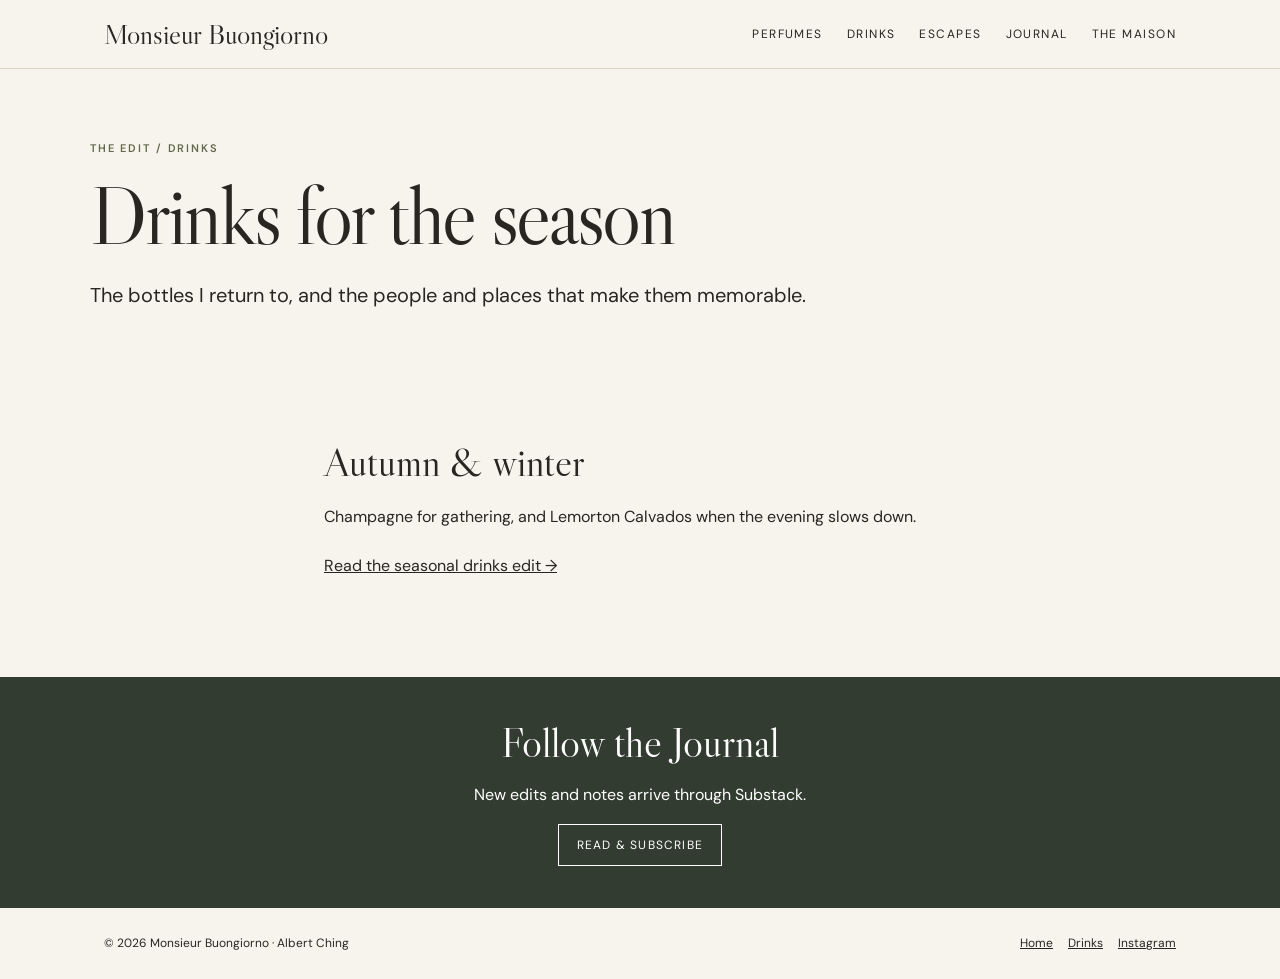
==== drinks/index.html @ aa7bc0f8 "Update favicon to green MB logo" ====
<!doctype html><html lang="en"><head><meta charset="utf-8"><meta name="viewport" content="width=device-width,initial-scale=1"><title>Drinks for the Season | Monsieur Buongiorno</title><meta name="description" content="Albert Ching’s seasonal drinks edits, from Champagne to Calvados."><link rel="canonical" href="https://monsieurbuongiorno.com/drinks/"><meta property="og:type" content="website"><meta property="og:title" content="Drinks for the Season | Monsieur Buongiorno"><meta property="og:description" content="Albert Ching’s seasonal drinks edits, from Champagne to Calvados."><meta property="og:url" content="https://monsieurbuongiorno.com/drinks/"><meta property="og:image" content="https://monsieurbuongiorno.com/assets/slow-soiree-champagne.jpg"><script type="application/ld+json">{"@context": "https://schema.org", "@type": "CollectionPage", "name": "Drinks for the Season", "description": "Albert Ching’s seasonal drinks edits, from Champagne to Calvados.", "url": "https://monsieurbuongiorno.com/drinks/", "author": {"@type": "Person", "name": "Albert Ching", "url": "https://monsieurbuongiorno.com/"}}</script><style>
@import url('https://fonts.googleapis.com/css2?family=DM+Sans:wght@400;500;600&family=Libre+Caslon+Display&display=swap');
:root{--ink:#292621;--paper:#f7f4ed;--line:#d9d1c4;--olive:#626a4d;--dark:#333c31}*{box-sizing:border-box}body{margin:0;background:var(--paper);color:var(--ink);font:16px/1.7 'DM Sans',sans-serif}a{color:inherit}a:hover{text-decoration-thickness:2px}header{border-bottom:1px solid var(--line);background:var(--paper)}.nav{max-width:1200px;margin:auto;padding:20px 5%;display:flex;align-items:center;gap:28px}.wordmark{font:28px/1 'Libre Caslon Display',Georgia,serif;text-decoration:none;white-space:nowrap}.links{display:flex;gap:24px;margin-left:auto;font-size:12px;letter-spacing:.12em;text-transform:uppercase}.links a{text-decoration:none}.wrap{max-width:1100px;margin:auto;padding:0 5%}.eyebrow{color:var(--olive);text-transform:uppercase;letter-spacing:.17em;font-size:11px;font-weight:600}.hero{padding:70px 0 45px}.hero h1{font:clamp(47px,7vw,82px)/.97 'Libre Caslon Display',Georgia,serif;letter-spacing:-.035em;margin:18px 0 25px;max-width:850px}.dek{font-size:20px;max-width:730px;line-height:1.55}.byline{font-size:13px;color:#5d5a51}.lead-photo{margin:25px 0 55px;display:grid;grid-template-columns:minmax(0,500px) 1fr;gap:36px;align-items:end}.lead-photo img{width:100%;height:auto;display:block}.lead-photo figcaption{font-size:13px;color:#5d5a51;max-width:280px}.article{max-width:760px;margin:auto;padding:0 5% 75px}.article h2{font:40px/1.05 'Libre Caslon Display',Georgia,serif;margin:65px 0 20px}.article h3{font:28px/1.12 'Libre Caslon Display',Georgia,serif;margin:0 0 12px}.article p{margin:0 0 22px}.season-nav,.shelf{border-top:1px solid var(--line);border-bottom:1px solid var(--line);padding:20px 0;margin:40px 0;display:flex;flex-wrap:wrap;gap:20px}.season-nav a,.card a{color:var(--olive);font-size:13px;font-weight:600}.pick{border-top:1px solid var(--line);padding:28px 0 12px}.pick .brand{font-size:11px;letter-spacing:.14em;text-transform:uppercase;color:var(--olive);font-weight:600}.pick a{display:inline-block;margin:0 0 16px;color:var(--olive);font-size:13px;font-weight:600}.note{font-size:13px;color:#5d5a51}.cta{background:var(--dark);color:#fff;padding:42px 5%;text-align:center}.cta h2{font:42px/1.1 'Libre Caslon Display',Georgia,serif;margin:0 0 15px}.cta a{display:inline-block;border:1px solid #fff;text-decoration:none;padding:10px 18px;font-size:12px;letter-spacing:.1em;text-transform:uppercase}footer{max-width:1200px;margin:auto;padding:25px 5%;font-size:12px;display:flex;justify-content:space-between;gap:18px}footer a{margin-left:15px}@media(max-width:700px){.nav{flex-wrap:wrap}.links{width:100%;margin:0;gap:15px}.hero{padding-top:45px}.lead-photo{grid-template-columns:1fr;margin:20px 0 35px}.article h2{font-size:35px}footer{display:block}footer a{margin:0 15px 0 0}}
</style><link rel="icon" href="/assets/favicon.png?v=20261124" type="image/png"><link rel="icon" href="/assets/favicon.ico?v=20261124" sizes="any"><link rel="apple-touch-icon" href="/assets/apple-touch-icon.png?v=20261124"><script>!function(t,e){var o,n,p,r;e.__SV||(window.posthog=e,e._i=[],e.init=function(i,s,a){function g(t,e){var o=e.split(".");2==o.length&&(t=t[o[0]],e=o[1]),t[e]=function(){t.push([e].concat(Array.prototype.slice.call(arguments,0)))}}(p=t.createElement("script")).type="text/javascript",p.crossOrigin="anonymous",p.async=!0,p.src=s.api_host.replace(".i.posthog.com","-assets.i.posthog.com")+"/static/array.js",(r=t.getElementsByTagName("script")[0]).parentNode.insertBefore(p,r);var u=e;for(void 0!==a?u=e[a]=[]:a="posthog",u.people=u.people||[],u.toString=function(t){var e="posthog";return"posthog"!==a&&(e+="."+a),t||(e+=" (stub)"),e},u.people.toString=function(){return u.toString(1)+".people (stub)"},o="init capture register register_once unregister unregister_for_session unregister_for_session getFeatureFlag getFeatureFlagPayload isFeatureEnabled reloadFeatureFlags updateEarlyAccessFeatureEnrollment getEarlyAccessFeatures on onFeatureFlags onSessionId getSurveys getActiveMatchingSurveys renderSurvey canRender get_distinct_id get_session_id opt_in_capturing opt_out_capturing has_opted_in_capturing has_opted_out_capturing".split(" "),n=0;n<o.length;n++)g(u,o[n]);e._i.push([i,s,a])},e.__SV=1)}(document,window.posthog||[]);posthog.init('phc_uu5TSxzBv7hr99KFHv97oArM2oFrDekxDJQEmMLBhRXt',{api_host:'https://us.i.posthog.com',person_profiles:'identified_only',capture_pageview:true,autocapture:false,disable_session_recording:true});posthog.register({site:'monsieurbuongiorno.com'});if(location.hostname==='localhost'||location.hostname==='127.0.0.1')posthog.opt_out_capturing();document.addEventListener('click',function(e){var a=e.target.closest('a[href^="https://go.shopmy.us/"]');if(a)posthog.capture('shopmy_link_clicked',{site:'monsieurbuongiorno.com',article:location.pathname,link:a.href})});</script></head><body><header><nav class="nav" aria-label="Main navigation"><a class="wordmark" href="/">Monsieur Buongiorno</a><div class="links"><a href="/perfumes/">Perfumes</a><a href="/drinks/">Drinks</a><a href="/escapes/">Escapes</a><a href="https://monsieurbuongiorno.substack.com/">Journal</a><a href="https://maisonbuongiorno.com/">The Maison</a></div></nav></header><main><section class="wrap hero"><div class="eyebrow">The Edit / Drinks</div><h1>Drinks for the season</h1><p class="dek">The bottles I return to, and the people and places that make them memorable.</p></section><section class="article"><h2>Autumn &amp; winter</h2><p>Champagne for gathering, and Lemorton Calvados when the evening slows down.</p><p><a href="/drinks/cold-season/">Read the seasonal drinks edit →</a></p></section></main><aside class="cta"><h2>Follow the Journal</h2><p>New edits and notes arrive through Substack.</p><a href="https://monsieurbuongiorno.substack.com/">Read &amp; subscribe</a></aside><footer><span>© 2026 Monsieur Buongiorno · Albert Ching</span><div><a href="/">Home</a><a href="/drinks/">Drinks</a><a href="https://www.instagram.com/monsieurbuongiorno/">Instagram</a></div></footer></body></html>
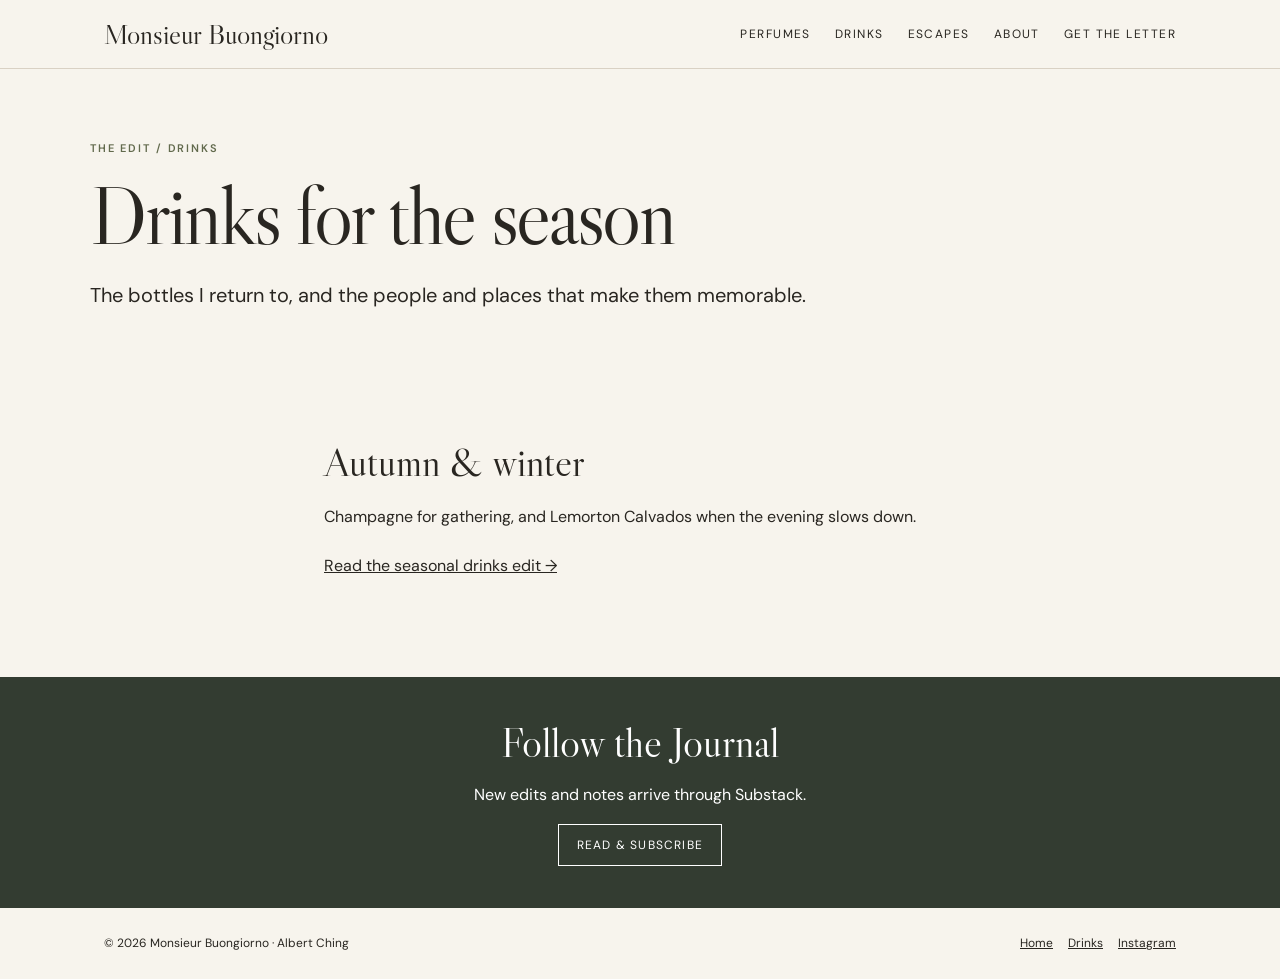
==== commit c56db01f: "Refine homepage and embed newsletter signup" ====
--- a/drinks/index.html
+++ b/drinks/index.html
@@ -1,4 +1,5 @@
 <!doctype html><html lang="en"><head><meta charset="utf-8"><meta name="viewport" content="width=device-width,initial-scale=1"><title>Drinks for the Season | Monsieur Buongiorno</title><meta name="description" content="Albert Ching’s seasonal drinks edits, from Champagne to Calvados."><link rel="canonical" href="https://monsieurbuongiorno.com/drinks/"><meta property="og:type" content="website"><meta property="og:title" content="Drinks for the Season | Monsieur Buongiorno"><meta property="og:description" content="Albert Ching’s seasonal drinks edits, from Champagne to Calvados."><meta property="og:url" content="https://monsieurbuongiorno.com/drinks/"><meta property="og:image" content="https://monsieurbuongiorno.com/assets/slow-soiree-champagne.jpg"><script type="application/ld+json">{"@context": "https://schema.org", "@type": "CollectionPage", "name": "Drinks for the Season", "description": "Albert Ching’s seasonal drinks edits, from Champagne to Calvados.", "url": "https://monsieurbuongiorno.com/drinks/", "author": {"@type": "Person", "name": "Albert Ching", "url": "https://monsieurbuongiorno.com/"}}</script><style>
 @import url('https://fonts.googleapis.com/css2?family=DM+Sans:wght@400;500;600&family=Libre+Caslon+Display&display=swap');
 :root{--ink:#292621;--paper:#f7f4ed;--line:#d9d1c4;--olive:#626a4d;--dark:#333c31}*{box-sizing:border-box}body{margin:0;background:var(--paper);color:var(--ink);font:16px/1.7 'DM Sans',sans-serif}a{color:inherit}a:hover{text-decoration-thickness:2px}header{border-bottom:1px solid var(--line);background:var(--paper)}.nav{max-width:1200px;margin:auto;padding:20px 5%;display:flex;align-items:center;gap:28px}.wordmark{font:28px/1 'Libre Caslon Display',Georgia,serif;text-decoration:none;white-space:nowrap}.links{display:flex;gap:24px;margin-left:auto;font-size:12px;letter-spacing:.12em;text-transform:uppercase}.links a{text-decoration:none}.wrap{max-width:1100px;margin:auto;padding:0 5%}.eyebrow{color:var(--olive);text-transform:uppercase;letter-spacing:.17em;font-size:11px;font-weight:600}.hero{padding:70px 0 45px}.hero h1{font:clamp(47px,7vw,82px)/.97 'Libre Caslon Display',Georgia,serif;letter-spacing:-.035em;margin:18px 0 25px;max-width:850px}.dek{font-size:20px;max-width:730px;line-height:1.55}.byline{font-size:13px;color:#5d5a51}.lead-photo{margin:25px 0 55px;display:grid;grid-template-columns:minmax(0,500px) 1fr;gap:36px;align-items:end}.lead-photo img{width:100%;height:auto;display:block}.lead-photo figcaption{font-size:13px;color:#5d5a51;max-width:280px}.article{max-width:760px;margin:auto;padding:0 5% 75px}.article h2{font:40px/1.05 'Libre Caslon Display',Georgia,serif;margin:65px 0 20px}.article h3{font:28px/1.12 'Libre Caslon Display',Georgia,serif;margin:0 0 12px}.article p{margin:0 0 22px}.season-nav,.shelf{border-top:1px solid var(--line);border-bottom:1px solid var(--line);padding:20px 0;margin:40px 0;display:flex;flex-wrap:wrap;gap:20px}.season-nav a,.card a{color:var(--olive);font-size:13px;font-weight:600}.pick{border-top:1px solid var(--line);padding:28px 0 12px}.pick .brand{font-size:11px;letter-spacing:.14em;text-transform:uppercase;color:var(--olive);font-weight:600}.pick a{display:inline-block;margin:0 0 16px;color:var(--olive);font-size:13px;font-weight:600}.note{font-size:13px;color:#5d5a51}.cta{background:var(--dark);color:#fff;padding:42px 5%;text-align:center}.cta h2{font:42px/1.1 'Libre Caslon Display',Georgia,serif;margin:0 0 15px}.cta a{display:inline-block;border:1px solid #fff;text-decoration:none;padding:10px 18px;font-size:12px;letter-spacing:.1em;text-transform:uppercase}footer{max-width:1200px;margin:auto;padding:25px 5%;font-size:12px;display:flex;justify-content:space-between;gap:18px}footer a{margin-left:15px}@media(max-width:700px){.nav{flex-wrap:wrap}.links{width:100%;margin:0;gap:15px}.hero{padding-top:45px}.lead-photo{grid-template-columns:1fr;margin:20px 0 35px}.article h2{font-size:35px}footer{display:block}footer a{margin:0 15px 0 0}}
-</style><link rel="icon" href="/assets/favicon.png?v=20261124" type="image/png"><link rel="icon" href="/assets/favicon.ico?v=20261124" sizes="any"><link rel="apple-touch-icon" href="/assets/apple-touch-icon.png?v=20261124"><script>!function(t,e){var o,n,p,r;e.__SV||(window.posthog=e,e._i=[],e.init=function(i,s,a){function g(t,e){var o=e.split(".");2==o.length&&(t=t[o[0]],e=o[1]),t[e]=function(){t.push([e].concat(Array.prototype.slice.call(arguments,0)))}}(p=t.createElement("script")).type="text/javascript",p.crossOrigin="anonymous",p.async=!0,p.src=s.api_host.replace(".i.posthog.com","-assets.i.posthog.com")+"/static/array.js",(r=t.getElementsByTagName("script")[0]).parentNode.insertBefore(p,r);var u=e;for(void 0!==a?u=e[a]=[]:a="posthog",u.people=u.people||[],u.toString=function(t){var e="posthog";return"posthog"!==a&&(e+="."+a),t||(e+=" (stub)"),e},u.people.toString=function(){return u.toString(1)+".people (stub)"},o="init capture register register_once unregister unregister_for_session unregister_for_session getFeatureFlag getFeatureFlagPayload isFeatureEnabled reloadFeatureFlags updateEarlyAccessFeatureEnrollment getEarlyAccessFeatures on onFeatureFlags onSessionId getSurveys getActiveMatchingSurveys renderSurvey canRender get_distinct_id get_session_id opt_in_capturing opt_out_capturing has_opted_in_capturing has_opted_out_capturing".split(" "),n=0;n<o.length;n++)g(u,o[n]);e._i.push([i,s,a])},e.__SV=1)}(document,window.posthog||[]);posthog.init('phc_uu5TSxzBv7hr99KFHv97oArM2oFrDekxDJQEmMLBhRXt',{api_host:'https://us.i.posthog.com',person_profiles:'identified_only',capture_pageview:true,autocapture:false,disable_session_recording:true});posthog.register({site:'monsieurbuongiorno.com'});if(location.hostname==='localhost'||location.hostname==='127.0.0.1')posthog.opt_out_capturing();document.addEventListener('click',function(e){var a=e.target.closest('a[href^="https://go.shopmy.us/"]');if(a)posthog.capture('shopmy_link_clicked',{site:'monsieurbuongiorno.com',article:location.pathname,link:a.href})});</script></head><body><header><nav class="nav" aria-label="Main navigation"><a class="wordmark" href="/">Monsieur Buongiorno</a><div class="links"><a href="/perfumes/">Perfumes</a><a href="/drinks/">Drinks</a><a href="/escapes/">Escapes</a><a href="https://monsieurbuongiorno.substack.com/">Journal</a><a href="https://maisonbuongiorno.com/">The Maison</a></div></nav></header><main><section class="wrap hero"><div class="eyebrow">The Edit / Drinks</div><h1>Drinks for the season</h1><p class="dek">The bottles I return to, and the people and places that make them memorable.</p></section><section class="article"><h2>Autumn &amp; winter</h2><p>Champagne for gathering, and Lemorton Calvados when the evening slows down.</p><p><a href="/drinks/cold-season/">Read the seasonal drinks edit →</a></p></section></main><aside class="cta"><h2>Follow the Journal</h2><p>New edits and notes arrive through Substack.</p><a href="https://monsieurbuongiorno.substack.com/">Read &amp; subscribe</a></aside><footer><span>© 2026 Monsieur Buongiorno · Albert Ching</span><div><a href="/">Home</a><a href="/drinks/">Drinks</a><a href="https://www.instagram.com/monsieurbuongiorno/">Instagram</a></div></footer></body></html>+.links{flex-wrap:wrap;justify-content:flex-end}@media(max-width:700px){.links{justify-content:flex-start}.wordmark{font-size:25px}}.signup-embed{width:100%;max-width:540px;height:190px;border:1px solid var(--line);background:#fff;display:block;margin:18px auto 0}.signup-fallback{font-size:13px;margin:10px 0 0}
+</style><link rel="icon" href="/assets/favicon.png?v=20261124" type="image/png"><link rel="icon" href="/assets/favicon.ico?v=20261124" sizes="any"><link rel="apple-touch-icon" href="/assets/apple-touch-icon.png?v=20261124"><script>!function(t,e){var o,n,p,r;e.__SV||(window.posthog=e,e._i=[],e.init=function(i,s,a){function g(t,e){var o=e.split(".");2==o.length&&(t=t[o[0]],e=o[1]),t[e]=function(){t.push([e].concat(Array.prototype.slice.call(arguments,0)))}}(p=t.createElement("script")).type="text/javascript",p.crossOrigin="anonymous",p.async=!0,p.src=s.api_host.replace(".i.posthog.com","-assets.i.posthog.com")+"/static/array.js",(r=t.getElementsByTagName("script")[0]).parentNode.insertBefore(p,r);var u=e;for(void 0!==a?u=e[a]=[]:a="posthog",u.people=u.people||[],u.toString=function(t){var e="posthog";return"posthog"!==a&&(e+="."+a),t||(e+=" (stub)"),e},u.people.toString=function(){return u.toString(1)+".people (stub)"},o="init capture register register_once unregister unregister_for_session unregister_for_session getFeatureFlag getFeatureFlagPayload isFeatureEnabled reloadFeatureFlags updateEarlyAccessFeatureEnrollment getEarlyAccessFeatures on onFeatureFlags onSessionId getSurveys getActiveMatchingSurveys renderSurvey canRender get_distinct_id get_session_id opt_in_capturing opt_out_capturing has_opted_in_capturing has_opted_out_capturing".split(" "),n=0;n<o.length;n++)g(u,o[n]);e._i.push([i,s,a])},e.__SV=1)}(document,window.posthog||[]);posthog.init('phc_uu5TSxzBv7hr99KFHv97oArM2oFrDekxDJQEmMLBhRXt',{api_host:'https://us.i.posthog.com',person_profiles:'identified_only',capture_pageview:true,autocapture:false,disable_session_recording:true});posthog.register({site:'monsieurbuongiorno.com'});if(location.hostname==='localhost'||location.hostname==='127.0.0.1')posthog.opt_out_capturing();document.addEventListener('click',function(e){var a=e.target.closest('a[href^="https://go.shopmy.us/"]');if(a)posthog.capture('shopmy_link_clicked',{site:'monsieurbuongiorno.com',article:location.pathname,link:a.href})});</script></head><body><header><nav class="nav" aria-label="Main navigation"><a class="wordmark" href="/">Monsieur Buongiorno</a><div class="links"><a href="/perfumes/">Perfumes</a><a href="/drinks/">Drinks</a><a href="/escapes/">Escapes</a><a href="/#about">About</a><a href="/#letter">Get the letter</a></div></nav></header><main><section class="wrap hero"><div class="eyebrow">The Edit / Drinks</div><h1>Drinks for the season</h1><p class="dek">The bottles I return to, and the people and places that make them memorable.</p></section><section class="article"><h2>Autumn &amp; winter</h2><p>Champagne for gathering, and Lemorton Calvados when the evening slows down.</p><p><a href="/drinks/cold-season/">Read the seasonal drinks edit →</a></p></section></main><aside class="cta"><h2>Follow the Journal</h2><p>New edits and notes arrive through Substack.</p><a href="https://monsieurbuongiorno.substack.com/">Read &amp; subscribe</a></aside><footer><span>© 2026 Monsieur Buongiorno · Albert Ching</span><div><a href="/">Home</a><a href="/drinks/">Drinks</a><a href="https://www.instagram.com/monsieurbuongiorno/">Instagram</a></div></footer></body></html>
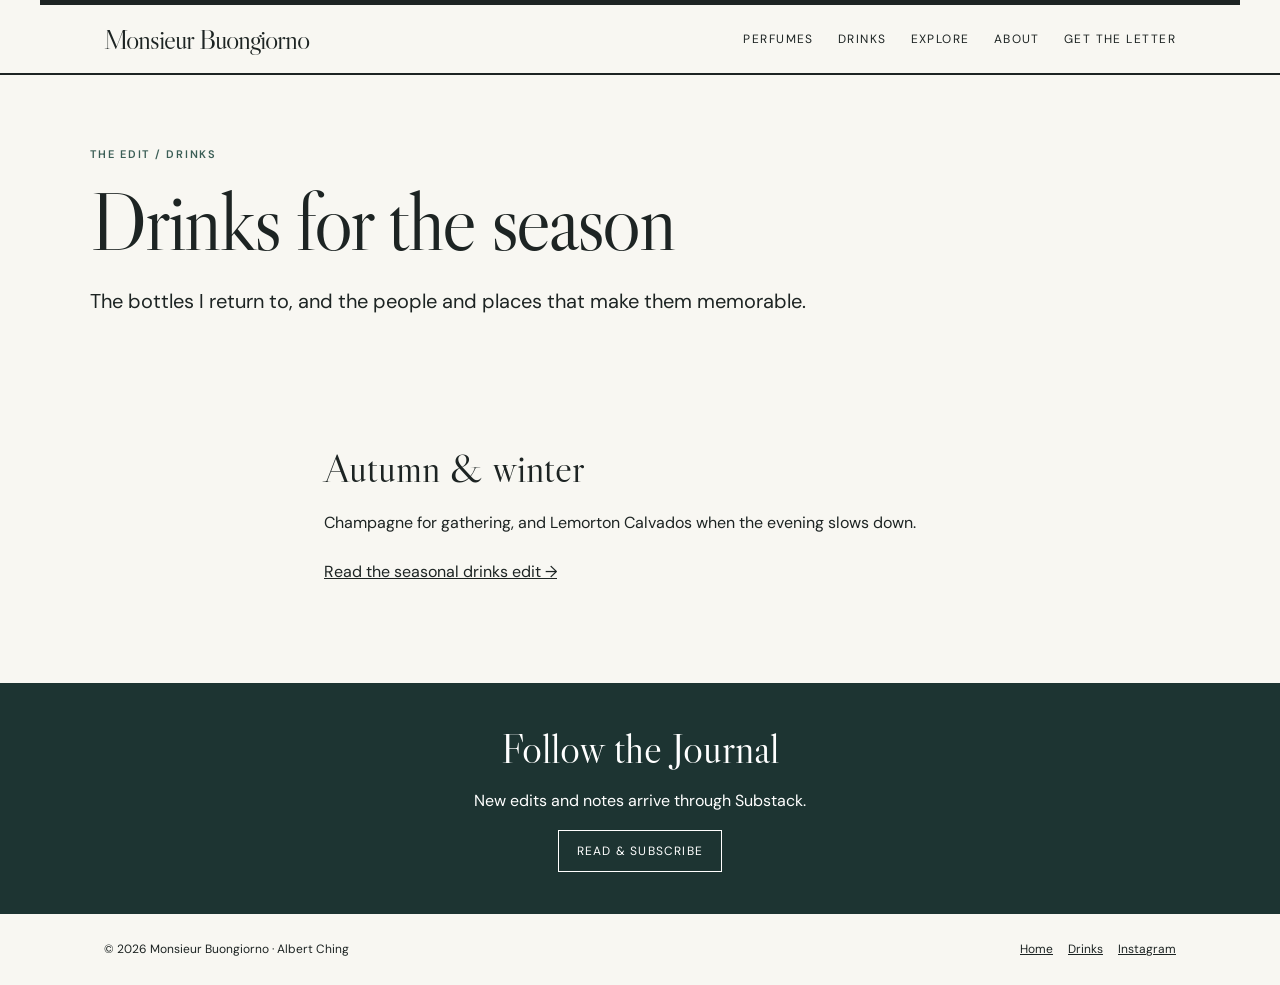
==== commit 0cd43581: "Add hotel and sunset stories with editorial site styling" ====
--- a/drinks/index.html
+++ b/drinks/index.html
@@ -2,4 +2,4 @@
 @import url('https://fonts.googleapis.com/css2?family=DM+Sans:wght@400;500;600&family=Libre+Caslon+Display&display=swap');
 :root{--ink:#292621;--paper:#f7f4ed;--line:#d9d1c4;--olive:#626a4d;--dark:#333c31}*{box-sizing:border-box}body{margin:0;background:var(--paper);color:var(--ink);font:16px/1.7 'DM Sans',sans-serif}a{color:inherit}a:hover{text-decoration-thickness:2px}header{border-bottom:1px solid var(--line);background:var(--paper)}.nav{max-width:1200px;margin:auto;padding:20px 5%;display:flex;align-items:center;gap:28px}.wordmark{font:28px/1 'Libre Caslon Display',Georgia,serif;text-decoration:none;white-space:nowrap}.links{display:flex;gap:24px;margin-left:auto;font-size:12px;letter-spacing:.12em;text-transform:uppercase}.links a{text-decoration:none}.wrap{max-width:1100px;margin:auto;padding:0 5%}.eyebrow{color:var(--olive);text-transform:uppercase;letter-spacing:.17em;font-size:11px;font-weight:600}.hero{padding:70px 0 45px}.hero h1{font:clamp(47px,7vw,82px)/.97 'Libre Caslon Display',Georgia,serif;letter-spacing:-.035em;margin:18px 0 25px;max-width:850px}.dek{font-size:20px;max-width:730px;line-height:1.55}.byline{font-size:13px;color:#5d5a51}.lead-photo{margin:25px 0 55px;display:grid;grid-template-columns:minmax(0,500px) 1fr;gap:36px;align-items:end}.lead-photo img{width:100%;height:auto;display:block}.lead-photo figcaption{font-size:13px;color:#5d5a51;max-width:280px}.article{max-width:760px;margin:auto;padding:0 5% 75px}.article h2{font:40px/1.05 'Libre Caslon Display',Georgia,serif;margin:65px 0 20px}.article h3{font:28px/1.12 'Libre Caslon Display',Georgia,serif;margin:0 0 12px}.article p{margin:0 0 22px}.season-nav,.shelf{border-top:1px solid var(--line);border-bottom:1px solid var(--line);padding:20px 0;margin:40px 0;display:flex;flex-wrap:wrap;gap:20px}.season-nav a,.card a{color:var(--olive);font-size:13px;font-weight:600}.pick{border-top:1px solid var(--line);padding:28px 0 12px}.pick .brand{font-size:11px;letter-spacing:.14em;text-transform:uppercase;color:var(--olive);font-weight:600}.pick a{display:inline-block;margin:0 0 16px;color:var(--olive);font-size:13px;font-weight:600}.note{font-size:13px;color:#5d5a51}.cta{background:var(--dark);color:#fff;padding:42px 5%;text-align:center}.cta h2{font:42px/1.1 'Libre Caslon Display',Georgia,serif;margin:0 0 15px}.cta a{display:inline-block;border:1px solid #fff;text-decoration:none;padding:10px 18px;font-size:12px;letter-spacing:.1em;text-transform:uppercase}footer{max-width:1200px;margin:auto;padding:25px 5%;font-size:12px;display:flex;justify-content:space-between;gap:18px}footer a{margin-left:15px}@media(max-width:700px){.nav{flex-wrap:wrap}.links{width:100%;margin:0;gap:15px}.hero{padding-top:45px}.lead-photo{grid-template-columns:1fr;margin:20px 0 35px}.article h2{font-size:35px}footer{display:block}footer a{margin:0 15px 0 0}}
 .links{flex-wrap:wrap;justify-content:flex-end}@media(max-width:700px){.links{justify-content:flex-start}.wordmark{font-size:25px}}.signup-embed{width:100%;max-width:540px;height:190px;border:1px solid var(--line);background:#fff;display:block;margin:18px auto 0}.signup-fallback{font-size:13px;margin:10px 0 0}
-</style><link rel="icon" href="/assets/favicon.png?v=20261124" type="image/png"><link rel="icon" href="/assets/favicon.ico?v=20261124" sizes="any"><link rel="apple-touch-icon" href="/assets/apple-touch-icon.png?v=20261124"><script>!function(t,e){var o,n,p,r;e.__SV||(window.posthog=e,e._i=[],e.init=function(i,s,a){function g(t,e){var o=e.split(".");2==o.length&&(t=t[o[0]],e=o[1]),t[e]=function(){t.push([e].concat(Array.prototype.slice.call(arguments,0)))}}(p=t.createElement("script")).type="text/javascript",p.crossOrigin="anonymous",p.async=!0,p.src=s.api_host.replace(".i.posthog.com","-assets.i.posthog.com")+"/static/array.js",(r=t.getElementsByTagName("script")[0]).parentNode.insertBefore(p,r);var u=e;for(void 0!==a?u=e[a]=[]:a="posthog",u.people=u.people||[],u.toString=function(t){var e="posthog";return"posthog"!==a&&(e+="."+a),t||(e+=" (stub)"),e},u.people.toString=function(){return u.toString(1)+".people (stub)"},o="init capture register register_once unregister unregister_for_session unregister_for_session getFeatureFlag getFeatureFlagPayload isFeatureEnabled reloadFeatureFlags updateEarlyAccessFeatureEnrollment getEarlyAccessFeatures on onFeatureFlags onSessionId getSurveys getActiveMatchingSurveys renderSurvey canRender get_distinct_id get_session_id opt_in_capturing opt_out_capturing has_opted_in_capturing has_opted_out_capturing".split(" "),n=0;n<o.length;n++)g(u,o[n]);e._i.push([i,s,a])},e.__SV=1)}(document,window.posthog||[]);posthog.init('phc_uu5TSxzBv7hr99KFHv97oArM2oFrDekxDJQEmMLBhRXt',{api_host:'https://us.i.posthog.com',person_profiles:'identified_only',capture_pageview:true,autocapture:false,disable_session_recording:true});posthog.register({site:'monsieurbuongiorno.com'});if(location.hostname==='localhost'||location.hostname==='127.0.0.1')posthog.opt_out_capturing();document.addEventListener('click',function(e){var a=e.target.closest('a[href^="https://go.shopmy.us/"]');if(a)posthog.capture('shopmy_link_clicked',{site:'monsieurbuongiorno.com',article:location.pathname,link:a.href})});</script></head><body><header><nav class="nav" aria-label="Main navigation"><a class="wordmark" href="/">Monsieur Buongiorno</a><div class="links"><a href="/perfumes/">Perfumes</a><a href="/drinks/">Drinks</a><a href="/escapes/">Escapes</a><a href="/#about">About</a><a href="/#letter">Get the letter</a></div></nav></header><main><section class="wrap hero"><div class="eyebrow">The Edit / Drinks</div><h1>Drinks for the season</h1><p class="dek">The bottles I return to, and the people and places that make them memorable.</p></section><section class="article"><h2>Autumn &amp; winter</h2><p>Champagne for gathering, and Lemorton Calvados when the evening slows down.</p><p><a href="/drinks/cold-season/">Read the seasonal drinks edit →</a></p></section></main><aside class="cta"><h2>Follow the Journal</h2><p>New edits and notes arrive through Substack.</p><a href="https://monsieurbuongiorno.substack.com/">Read &amp; subscribe</a></aside><footer><span>© 2026 Monsieur Buongiorno · Albert Ching</span><div><a href="/">Home</a><a href="/drinks/">Drinks</a><a href="https://www.instagram.com/monsieurbuongiorno/">Instagram</a></div></footer></body></html>+</style><link rel="icon" href="/assets/favicon.png?v=20261124" type="image/png"><link rel="icon" href="/assets/favicon.ico?v=20261124" sizes="any"><link rel="apple-touch-icon" href="/assets/apple-touch-icon.png?v=20261124"><script>!function(t,e){var o,n,p,r;e.__SV||(window.posthog=e,e._i=[],e.init=function(i,s,a){function g(t,e){var o=e.split(".");2==o.length&&(t=t[o[0]],e=o[1]),t[e]=function(){t.push([e].concat(Array.prototype.slice.call(arguments,0)))}}(p=t.createElement("script")).type="text/javascript",p.crossOrigin="anonymous",p.async=!0,p.src=s.api_host.replace(".i.posthog.com","-assets.i.posthog.com")+"/static/array.js",(r=t.getElementsByTagName("script")[0]).parentNode.insertBefore(p,r);var u=e;for(void 0!==a?u=e[a]=[]:a="posthog",u.people=u.people||[],u.toString=function(t){var e="posthog";return"posthog"!==a&&(e+="."+a),t||(e+=" (stub)"),e},u.people.toString=function(){return u.toString(1)+".people (stub)"},o="init capture register register_once unregister unregister_for_session unregister_for_session getFeatureFlag getFeatureFlagPayload isFeatureEnabled reloadFeatureFlags updateEarlyAccessFeatureEnrollment getEarlyAccessFeatures on onFeatureFlags onSessionId getSurveys getActiveMatchingSurveys renderSurvey canRender get_distinct_id get_session_id opt_in_capturing opt_out_capturing has_opted_in_capturing has_opted_out_capturing".split(" "),n=0;n<o.length;n++)g(u,o[n]);e._i.push([i,s,a])},e.__SV=1)}(document,window.posthog||[]);posthog.init('phc_uu5TSxzBv7hr99KFHv97oArM2oFrDekxDJQEmMLBhRXt',{api_host:'https://us.i.posthog.com',person_profiles:'identified_only',capture_pageview:true,autocapture:false,disable_session_recording:true});posthog.register({site:'monsieurbuongiorno.com'});if(location.hostname==='localhost'||location.hostname==='127.0.0.1')posthog.opt_out_capturing();document.addEventListener('click',function(e){var a=e.target.closest('a[href^="https://go.shopmy.us/"]');if(a)posthog.capture('shopmy_link_clicked',{site:'monsieurbuongiorno.com',article:location.pathname,link:a.href})});</script><link rel="stylesheet" href="/assets/editorial.css?v=20261125"></head><body><header><nav class="nav" aria-label="Main navigation"><a class="wordmark" href="/">Monsieur Buongiorno</a><div class="links"><a href="/perfumes/">Perfumes</a><a href="/drinks/">Drinks</a><a href="/explore/">Explore</a><a href="/#about">About</a><a href="/#letter">Get the letter</a></div></nav></header><main><section class="wrap hero"><div class="eyebrow">The Edit / Drinks</div><h1>Drinks for the season</h1><p class="dek">The bottles I return to, and the people and places that make them memorable.</p></section><section class="article"><h2>Autumn &amp; winter</h2><p>Champagne for gathering, and Lemorton Calvados when the evening slows down.</p><p><a href="/drinks/cold-season/">Read the seasonal drinks edit →</a></p></section></main><aside class="cta"><h2>Follow the Journal</h2><p>New edits and notes arrive through Substack.</p><a href="https://monsieurbuongiorno.substack.com/">Read &amp; subscribe</a></aside><footer><span>© 2026 Monsieur Buongiorno · Albert Ching</span><div><a href="/">Home</a><a href="/drinks/">Drinks</a><a href="https://www.instagram.com/monsieurbuongiorno/">Instagram</a></div></footer></body></html>
--- a/assets/editorial.css
+++ b/assets/editorial.css
@@ -0,0 +1,30 @@
+/* Editorial system: quiet paper, ink, rules, and numbered travel sections. */
+:root{--ink:#1d2423;--paper:#f8f7f2;--line:#b7bcb6;--olive:#3b5e56;--dark:#1d3432}
+body{background:var(--paper);color:var(--ink)}
+header{border-bottom:2px solid var(--ink)}
+.nav{border-top:5px solid var(--ink)}
+.wordmark{letter-spacing:-.035em}
+.eyebrow,.tag,.brand{font-family:'DM Sans',Arial,sans-serif;font-weight:600;letter-spacing:.16em}
+.hero h1,.section-heading h2,.entry h2,.tile h2{letter-spacing:-.035em}
+.section-heading,.entry{border-bottom-color:var(--ink);border-top-color:var(--ink)}
+.section-heading{border-bottom-width:2px}
+.entry{border-top-width:2px}
+.byline{border-top:1px solid var(--ink);padding-top:12px;max-width:760px}
+.lead{border-top:2px solid var(--ink);padding-top:12px}
+.lead figcaption,.photo figcaption{border-top:1px solid var(--line);padding-top:8px;text-transform:uppercase;letter-spacing:.08em;font-size:11px}
+.tiles{gap:0;border-top:2px solid var(--ink);border-bottom:2px solid var(--ink)}
+.tile{background:transparent;border-right:1px solid var(--ink)}
+.tile:first-child{border-left:1px solid var(--ink)}
+.tile-copy{padding:23px}
+.tile img{filter:saturate(.88)}
+.tile h2{font-size:clamp(28px,2.8vw,38px)}
+.tile .tag{color:var(--olive)}
+.cta{background:var(--dark)}
+@media(max-width:800px){.tile{border-right:1px solid var(--ink);border-left:1px solid var(--ink);border-bottom:1px solid var(--ink)}.tile:first-child{border-left:1px solid var(--ink)}.tiles{gap:0}}
+/* Homepage's image treatment remains illustration-led. */
+.feature,.card,.shop-item,.about{background:#eeeee8}
+.shop-item{border-top:2px solid var(--ink)}
+.card-body{border-top:2px solid var(--ink)}
+.explore-links{border-top:2px solid var(--ink);border-bottom:2px solid var(--ink)}
+.explore-links a{border-right:1px solid var(--ink)}
+.navcta,.button{border-radius:0}
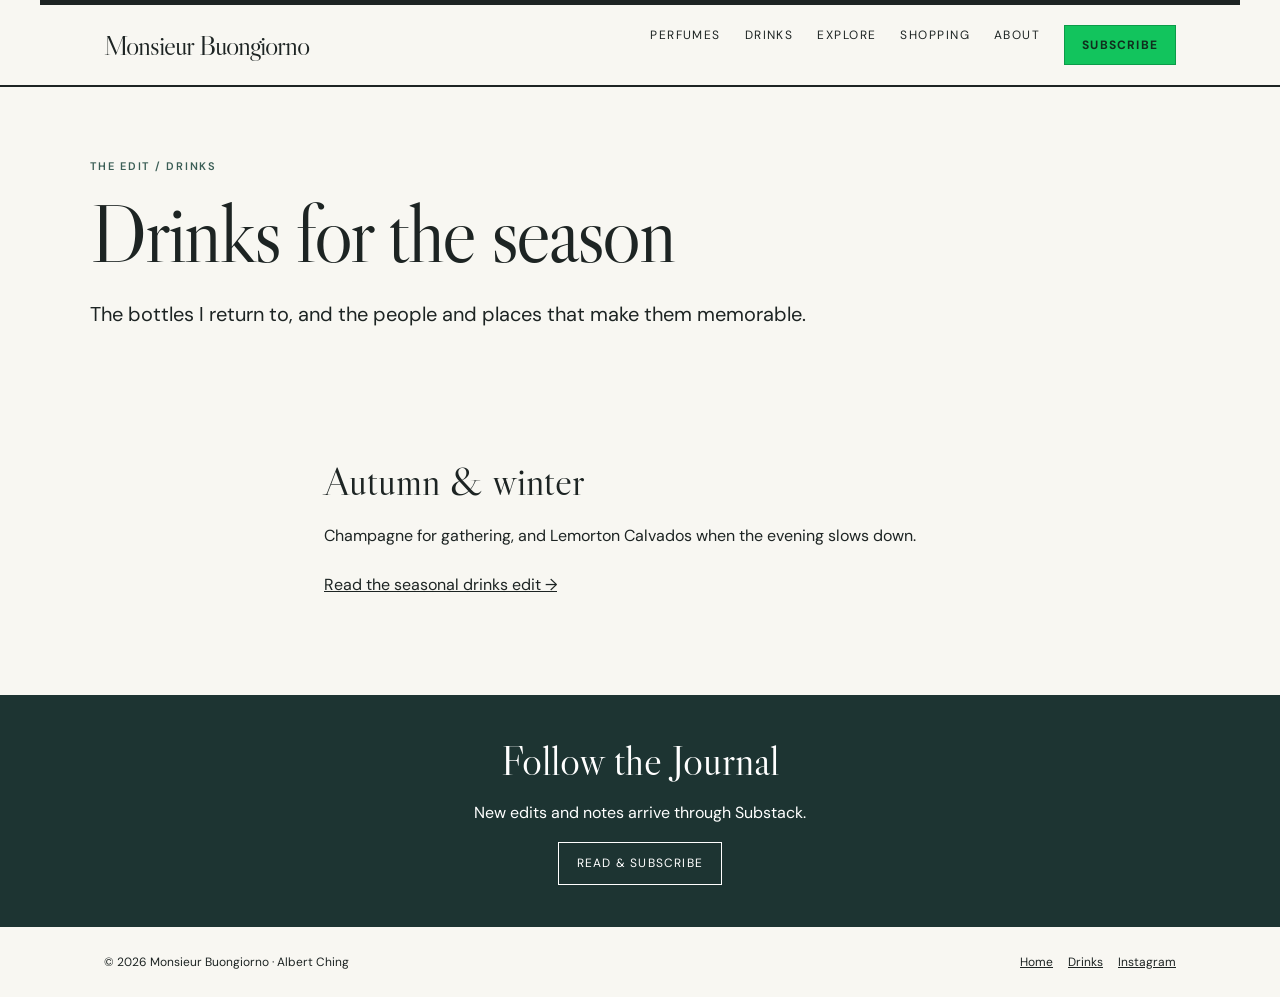
==== commit 620929ee: "Fix Explore layout and add Shopping page" ====
--- a/drinks/index.html
+++ b/drinks/index.html
@@ -2,4 +2,4 @@
 @import url('https://fonts.googleapis.com/css2?family=DM+Sans:wght@400;500;600&family=Libre+Caslon+Display&display=swap');
 :root{--ink:#292621;--paper:#f7f4ed;--line:#d9d1c4;--olive:#626a4d;--dark:#333c31}*{box-sizing:border-box}body{margin:0;background:var(--paper);color:var(--ink);font:16px/1.7 'DM Sans',sans-serif}a{color:inherit}a:hover{text-decoration-thickness:2px}header{border-bottom:1px solid var(--line);background:var(--paper)}.nav{max-width:1200px;margin:auto;padding:20px 5%;display:flex;align-items:center;gap:28px}.wordmark{font:28px/1 'Libre Caslon Display',Georgia,serif;text-decoration:none;white-space:nowrap}.links{display:flex;gap:24px;margin-left:auto;font-size:12px;letter-spacing:.12em;text-transform:uppercase}.links a{text-decoration:none}.wrap{max-width:1100px;margin:auto;padding:0 5%}.eyebrow{color:var(--olive);text-transform:uppercase;letter-spacing:.17em;font-size:11px;font-weight:600}.hero{padding:70px 0 45px}.hero h1{font:clamp(47px,7vw,82px)/.97 'Libre Caslon Display',Georgia,serif;letter-spacing:-.035em;margin:18px 0 25px;max-width:850px}.dek{font-size:20px;max-width:730px;line-height:1.55}.byline{font-size:13px;color:#5d5a51}.lead-photo{margin:25px 0 55px;display:grid;grid-template-columns:minmax(0,500px) 1fr;gap:36px;align-items:end}.lead-photo img{width:100%;height:auto;display:block}.lead-photo figcaption{font-size:13px;color:#5d5a51;max-width:280px}.article{max-width:760px;margin:auto;padding:0 5% 75px}.article h2{font:40px/1.05 'Libre Caslon Display',Georgia,serif;margin:65px 0 20px}.article h3{font:28px/1.12 'Libre Caslon Display',Georgia,serif;margin:0 0 12px}.article p{margin:0 0 22px}.season-nav,.shelf{border-top:1px solid var(--line);border-bottom:1px solid var(--line);padding:20px 0;margin:40px 0;display:flex;flex-wrap:wrap;gap:20px}.season-nav a,.card a{color:var(--olive);font-size:13px;font-weight:600}.pick{border-top:1px solid var(--line);padding:28px 0 12px}.pick .brand{font-size:11px;letter-spacing:.14em;text-transform:uppercase;color:var(--olive);font-weight:600}.pick a{display:inline-block;margin:0 0 16px;color:var(--olive);font-size:13px;font-weight:600}.note{font-size:13px;color:#5d5a51}.cta{background:var(--dark);color:#fff;padding:42px 5%;text-align:center}.cta h2{font:42px/1.1 'Libre Caslon Display',Georgia,serif;margin:0 0 15px}.cta a{display:inline-block;border:1px solid #fff;text-decoration:none;padding:10px 18px;font-size:12px;letter-spacing:.1em;text-transform:uppercase}footer{max-width:1200px;margin:auto;padding:25px 5%;font-size:12px;display:flex;justify-content:space-between;gap:18px}footer a{margin-left:15px}@media(max-width:700px){.nav{flex-wrap:wrap}.links{width:100%;margin:0;gap:15px}.hero{padding-top:45px}.lead-photo{grid-template-columns:1fr;margin:20px 0 35px}.article h2{font-size:35px}footer{display:block}footer a{margin:0 15px 0 0}}
 .links{flex-wrap:wrap;justify-content:flex-end}@media(max-width:700px){.links{justify-content:flex-start}.wordmark{font-size:25px}}.signup-embed{width:100%;max-width:540px;height:190px;border:1px solid var(--line);background:#fff;display:block;margin:18px auto 0}.signup-fallback{font-size:13px;margin:10px 0 0}
-</style><link rel="icon" href="/assets/favicon.png?v=20261124" type="image/png"><link rel="icon" href="/assets/favicon.ico?v=20261124" sizes="any"><link rel="apple-touch-icon" href="/assets/apple-touch-icon.png?v=20261124"><script>!function(t,e){var o,n,p,r;e.__SV||(window.posthog=e,e._i=[],e.init=function(i,s,a){function g(t,e){var o=e.split(".");2==o.length&&(t=t[o[0]],e=o[1]),t[e]=function(){t.push([e].concat(Array.prototype.slice.call(arguments,0)))}}(p=t.createElement("script")).type="text/javascript",p.crossOrigin="anonymous",p.async=!0,p.src=s.api_host.replace(".i.posthog.com","-assets.i.posthog.com")+"/static/array.js",(r=t.getElementsByTagName("script")[0]).parentNode.insertBefore(p,r);var u=e;for(void 0!==a?u=e[a]=[]:a="posthog",u.people=u.people||[],u.toString=function(t){var e="posthog";return"posthog"!==a&&(e+="."+a),t||(e+=" (stub)"),e},u.people.toString=function(){return u.toString(1)+".people (stub)"},o="init capture register register_once unregister unregister_for_session unregister_for_session getFeatureFlag getFeatureFlagPayload isFeatureEnabled reloadFeatureFlags updateEarlyAccessFeatureEnrollment getEarlyAccessFeatures on onFeatureFlags onSessionId getSurveys getActiveMatchingSurveys renderSurvey canRender get_distinct_id get_session_id opt_in_capturing opt_out_capturing has_opted_in_capturing has_opted_out_capturing".split(" "),n=0;n<o.length;n++)g(u,o[n]);e._i.push([i,s,a])},e.__SV=1)}(document,window.posthog||[]);posthog.init('phc_uu5TSxzBv7hr99KFHv97oArM2oFrDekxDJQEmMLBhRXt',{api_host:'https://us.i.posthog.com',person_profiles:'identified_only',capture_pageview:true,autocapture:false,disable_session_recording:true});posthog.register({site:'monsieurbuongiorno.com'});if(location.hostname==='localhost'||location.hostname==='127.0.0.1')posthog.opt_out_capturing();document.addEventListener('click',function(e){var a=e.target.closest('a[href^="https://go.shopmy.us/"]');if(a)posthog.capture('shopmy_link_clicked',{site:'monsieurbuongiorno.com',article:location.pathname,link:a.href})});</script><link rel="stylesheet" href="/assets/editorial.css?v=20261125"></head><body><header><nav class="nav" aria-label="Main navigation"><a class="wordmark" href="/">Monsieur Buongiorno</a><div class="links"><a href="/perfumes/">Perfumes</a><a href="/drinks/">Drinks</a><a href="/explore/">Explore</a><a href="/#about">About</a><a href="/#letter">Get the letter</a></div></nav></header><main><section class="wrap hero"><div class="eyebrow">The Edit / Drinks</div><h1>Drinks for the season</h1><p class="dek">The bottles I return to, and the people and places that make them memorable.</p></section><section class="article"><h2>Autumn &amp; winter</h2><p>Champagne for gathering, and Lemorton Calvados when the evening slows down.</p><p><a href="/drinks/cold-season/">Read the seasonal drinks edit →</a></p></section></main><aside class="cta"><h2>Follow the Journal</h2><p>New edits and notes arrive through Substack.</p><a href="https://monsieurbuongiorno.substack.com/">Read &amp; subscribe</a></aside><footer><span>© 2026 Monsieur Buongiorno · Albert Ching</span><div><a href="/">Home</a><a href="/drinks/">Drinks</a><a href="https://www.instagram.com/monsieurbuongiorno/">Instagram</a></div></footer></body></html>+</style><link rel="icon" href="/assets/favicon.png?v=20261124" type="image/png"><link rel="icon" href="/assets/favicon.ico?v=20261124" sizes="any"><link rel="apple-touch-icon" href="/assets/apple-touch-icon.png?v=20261124"><script>!function(t,e){var o,n,p,r;e.__SV||(window.posthog=e,e._i=[],e.init=function(i,s,a){function g(t,e){var o=e.split(".");2==o.length&&(t=t[o[0]],e=o[1]),t[e]=function(){t.push([e].concat(Array.prototype.slice.call(arguments,0)))}}(p=t.createElement("script")).type="text/javascript",p.crossOrigin="anonymous",p.async=!0,p.src=s.api_host.replace(".i.posthog.com","-assets.i.posthog.com")+"/static/array.js",(r=t.getElementsByTagName("script")[0]).parentNode.insertBefore(p,r);var u=e;for(void 0!==a?u=e[a]=[]:a="posthog",u.people=u.people||[],u.toString=function(t){var e="posthog";return"posthog"!==a&&(e+="."+a),t||(e+=" (stub)"),e},u.people.toString=function(){return u.toString(1)+".people (stub)"},o="init capture register register_once unregister unregister_for_session unregister_for_session getFeatureFlag getFeatureFlagPayload isFeatureEnabled reloadFeatureFlags updateEarlyAccessFeatureEnrollment getEarlyAccessFeatures on onFeatureFlags onSessionId getSurveys getActiveMatchingSurveys renderSurvey canRender get_distinct_id get_session_id opt_in_capturing opt_out_capturing has_opted_in_capturing has_opted_out_capturing".split(" "),n=0;n<o.length;n++)g(u,o[n]);e._i.push([i,s,a])},e.__SV=1)}(document,window.posthog||[]);posthog.init('phc_uu5TSxzBv7hr99KFHv97oArM2oFrDekxDJQEmMLBhRXt',{api_host:'https://us.i.posthog.com',person_profiles:'identified_only',capture_pageview:true,autocapture:false,disable_session_recording:true});posthog.register({site:'monsieurbuongiorno.com'});if(location.hostname==='localhost'||location.hostname==='127.0.0.1')posthog.opt_out_capturing();document.addEventListener('click',function(e){var a=e.target.closest('a[href^="https://go.shopmy.us/"]');if(a)posthog.capture('shopmy_link_clicked',{site:'monsieurbuongiorno.com',article:location.pathname,link:a.href})});</script><link rel="stylesheet" href="/assets/editorial.css?v=20261125b"></head><body><header><nav class="nav" aria-label="Main navigation"><a class="wordmark" href="/">Monsieur Buongiorno</a><div class="links"><a href="/perfumes/">Perfumes</a><a href="/drinks/">Drinks</a><a href="/explore/">Explore</a><a href="/shopping/">Shopping</a><a href="/#about">About</a><a href="/#letter">Subscribe</a></div></nav></header><main><section class="wrap hero"><div class="eyebrow">The Edit / Drinks</div><h1>Drinks for the season</h1><p class="dek">The bottles I return to, and the people and places that make them memorable.</p></section><section class="article"><h2>Autumn &amp; winter</h2><p>Champagne for gathering, and Lemorton Calvados when the evening slows down.</p><p><a href="/drinks/cold-season/">Read the seasonal drinks edit →</a></p></section></main><aside class="cta"><h2>Follow the Journal</h2><p>New edits and notes arrive through Substack.</p><a href="https://monsieurbuongiorno.substack.com/">Read &amp; subscribe</a></aside><footer><span>© 2026 Monsieur Buongiorno · Albert Ching</span><div><a href="/">Home</a><a href="/drinks/">Drinks</a><a href="https://www.instagram.com/monsieurbuongiorno/">Instagram</a></div></footer></body></html>
--- a/assets/editorial.css
+++ b/assets/editorial.css
@@ -28,3 +28,18 @@
 .explore-links{border-top:2px solid var(--ink);border-bottom:2px solid var(--ink)}
 .explore-links a{border-right:1px solid var(--ink)}
 .navcta,.button{border-radius:0}
+
+/* Clear, paced cards for the homepage Explore section. */
+.explore-links{display:grid;grid-template-columns:repeat(3,minmax(0,1fr));gap:0;margin-top:36px}
+.explore-links a{display:flex;flex-direction:column;gap:18px;min-width:0;padding:25px 28px 30px;text-decoration:none;border-right:1px solid var(--ink);transition:background .2s ease}
+.explore-links a:first-child{border-left:1px solid var(--ink)}
+.explore-links a:hover{background:#e8eee9}
+.explore-links span{display:block;font-size:11px;text-transform:uppercase;letter-spacing:.16em;font-weight:700;color:var(--olive)}
+.explore-links strong{display:block;font:clamp(26px,2.4vw,36px)/1.08 'Libre Caslon Display',Georgia,serif;font-weight:400;overflow-wrap:break-word}
+.navcta,.links a:last-child{background:#12c45d;color:#102d1d;border:1px solid #0b9c49;padding:9px 17px;text-decoration:none;font-size:12px;font-weight:700;letter-spacing:.1em;text-transform:uppercase;white-space:nowrap}
+.navcta:hover,.links a:last-child:hover{background:#0daa50;color:#fff;text-decoration:none}
+@media(max-width:900px){.explore-links{grid-template-columns:1fr}.explore-links a,.explore-links a:first-child{border-left:1px solid var(--ink);border-right:1px solid var(--ink);border-bottom:1px solid var(--ink)}.explore-links a:last-child{border-bottom:0}}
+@media(max-width:1100px){.navlinks.open{z-index:10}.navlinks.open a{padding:7px 0}.navcta{display:none}}
+
+.mobile-subscribe{display:none}
+@media(max-width:1100px){.navlinks.open .mobile-subscribe{display:block;background:#12c45d;color:#102d1d;padding:10px 15px;align-self:flex-start}}
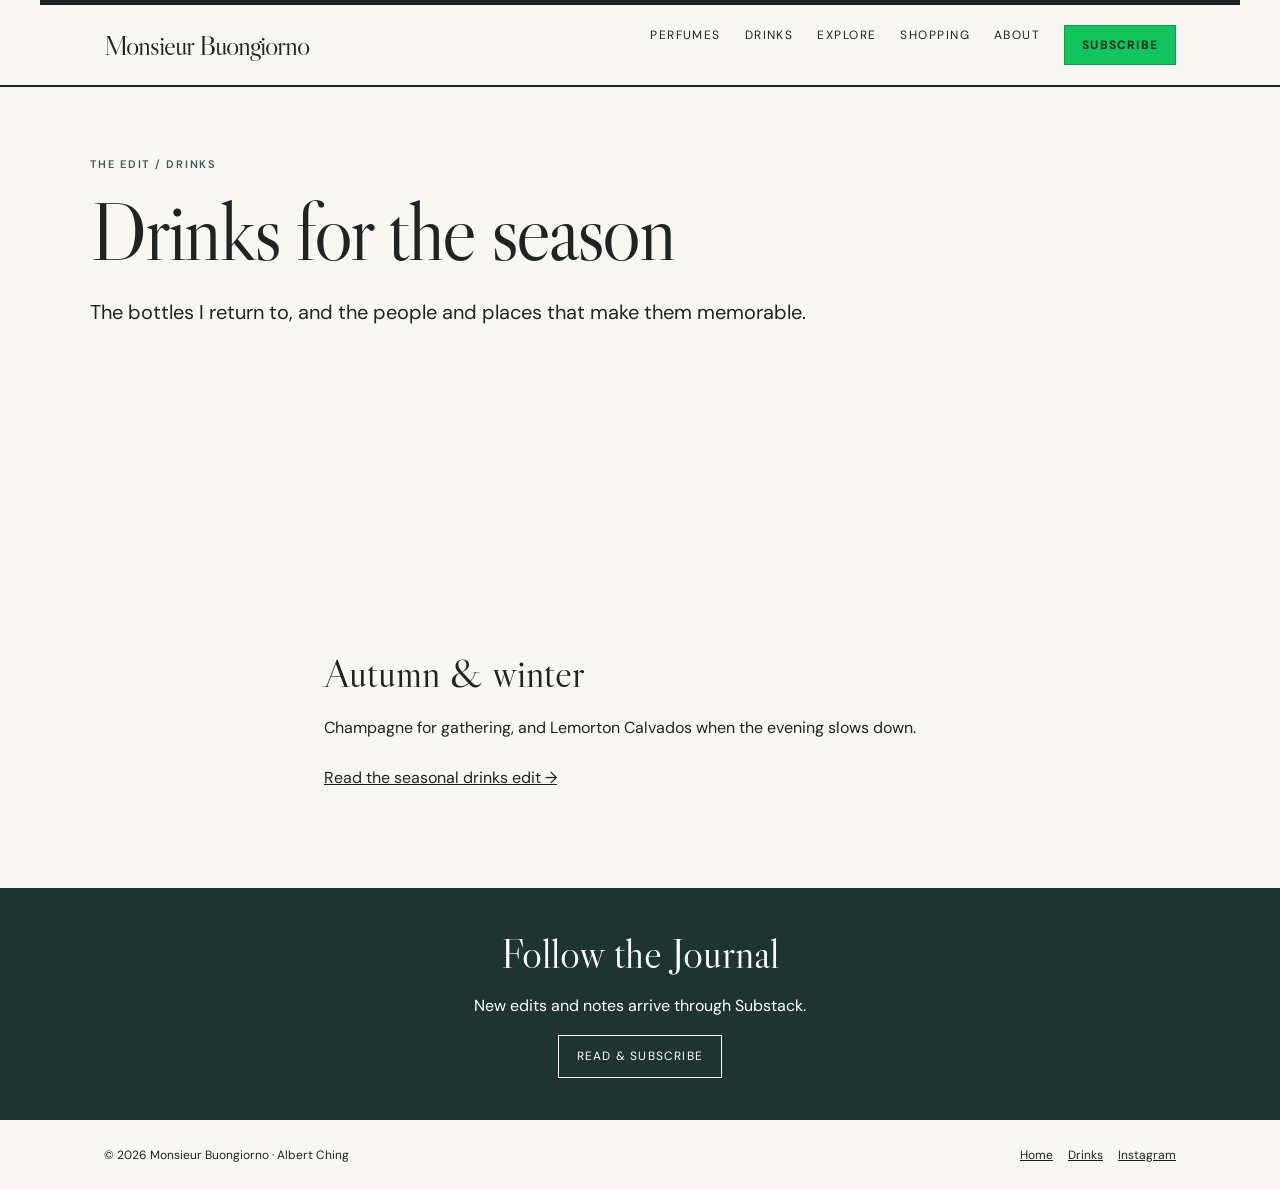
==== commit 2cb7144c: "Refine shopping catalog and add hotel booking links" ====
--- a/drinks/index.html
+++ b/drinks/index.html
@@ -2,4 +2,4 @@
 @import url('https://fonts.googleapis.com/css2?family=DM+Sans:wght@400;500;600&family=Libre+Caslon+Display&display=swap');
 :root{--ink:#292621;--paper:#f7f4ed;--line:#d9d1c4;--olive:#626a4d;--dark:#333c31}*{box-sizing:border-box}body{margin:0;background:var(--paper);color:var(--ink);font:16px/1.7 'DM Sans',sans-serif}a{color:inherit}a:hover{text-decoration-thickness:2px}header{border-bottom:1px solid var(--line);background:var(--paper)}.nav{max-width:1200px;margin:auto;padding:20px 5%;display:flex;align-items:center;gap:28px}.wordmark{font:28px/1 'Libre Caslon Display',Georgia,serif;text-decoration:none;white-space:nowrap}.links{display:flex;gap:24px;margin-left:auto;font-size:12px;letter-spacing:.12em;text-transform:uppercase}.links a{text-decoration:none}.wrap{max-width:1100px;margin:auto;padding:0 5%}.eyebrow{color:var(--olive);text-transform:uppercase;letter-spacing:.17em;font-size:11px;font-weight:600}.hero{padding:70px 0 45px}.hero h1{font:clamp(47px,7vw,82px)/.97 'Libre Caslon Display',Georgia,serif;letter-spacing:-.035em;margin:18px 0 25px;max-width:850px}.dek{font-size:20px;max-width:730px;line-height:1.55}.byline{font-size:13px;color:#5d5a51}.lead-photo{margin:25px 0 55px;display:grid;grid-template-columns:minmax(0,500px) 1fr;gap:36px;align-items:end}.lead-photo img{width:100%;height:auto;display:block}.lead-photo figcaption{font-size:13px;color:#5d5a51;max-width:280px}.article{max-width:760px;margin:auto;padding:0 5% 75px}.article h2{font:40px/1.05 'Libre Caslon Display',Georgia,serif;margin:65px 0 20px}.article h3{font:28px/1.12 'Libre Caslon Display',Georgia,serif;margin:0 0 12px}.article p{margin:0 0 22px}.season-nav,.shelf{border-top:1px solid var(--line);border-bottom:1px solid var(--line);padding:20px 0;margin:40px 0;display:flex;flex-wrap:wrap;gap:20px}.season-nav a,.card a{color:var(--olive);font-size:13px;font-weight:600}.pick{border-top:1px solid var(--line);padding:28px 0 12px}.pick .brand{font-size:11px;letter-spacing:.14em;text-transform:uppercase;color:var(--olive);font-weight:600}.pick a{display:inline-block;margin:0 0 16px;color:var(--olive);font-size:13px;font-weight:600}.note{font-size:13px;color:#5d5a51}.cta{background:var(--dark);color:#fff;padding:42px 5%;text-align:center}.cta h2{font:42px/1.1 'Libre Caslon Display',Georgia,serif;margin:0 0 15px}.cta a{display:inline-block;border:1px solid #fff;text-decoration:none;padding:10px 18px;font-size:12px;letter-spacing:.1em;text-transform:uppercase}footer{max-width:1200px;margin:auto;padding:25px 5%;font-size:12px;display:flex;justify-content:space-between;gap:18px}footer a{margin-left:15px}@media(max-width:700px){.nav{flex-wrap:wrap}.links{width:100%;margin:0;gap:15px}.hero{padding-top:45px}.lead-photo{grid-template-columns:1fr;margin:20px 0 35px}.article h2{font-size:35px}footer{display:block}footer a{margin:0 15px 0 0}}
 .links{flex-wrap:wrap;justify-content:flex-end}@media(max-width:700px){.links{justify-content:flex-start}.wordmark{font-size:25px}}.signup-embed{width:100%;max-width:540px;height:190px;border:1px solid var(--line);background:#fff;display:block;margin:18px auto 0}.signup-fallback{font-size:13px;margin:10px 0 0}
-</style><link rel="icon" href="/assets/favicon.png?v=20261124" type="image/png"><link rel="icon" href="/assets/favicon.ico?v=20261124" sizes="any"><link rel="apple-touch-icon" href="/assets/apple-touch-icon.png?v=20261124"><script>!function(t,e){var o,n,p,r;e.__SV||(window.posthog=e,e._i=[],e.init=function(i,s,a){function g(t,e){var o=e.split(".");2==o.length&&(t=t[o[0]],e=o[1]),t[e]=function(){t.push([e].concat(Array.prototype.slice.call(arguments,0)))}}(p=t.createElement("script")).type="text/javascript",p.crossOrigin="anonymous",p.async=!0,p.src=s.api_host.replace(".i.posthog.com","-assets.i.posthog.com")+"/static/array.js",(r=t.getElementsByTagName("script")[0]).parentNode.insertBefore(p,r);var u=e;for(void 0!==a?u=e[a]=[]:a="posthog",u.people=u.people||[],u.toString=function(t){var e="posthog";return"posthog"!==a&&(e+="."+a),t||(e+=" (stub)"),e},u.people.toString=function(){return u.toString(1)+".people (stub)"},o="init capture register register_once unregister unregister_for_session unregister_for_session getFeatureFlag getFeatureFlagPayload isFeatureEnabled reloadFeatureFlags updateEarlyAccessFeatureEnrollment getEarlyAccessFeatures on onFeatureFlags onSessionId getSurveys getActiveMatchingSurveys renderSurvey canRender get_distinct_id get_session_id opt_in_capturing opt_out_capturing has_opted_in_capturing has_opted_out_capturing".split(" "),n=0;n<o.length;n++)g(u,o[n]);e._i.push([i,s,a])},e.__SV=1)}(document,window.posthog||[]);posthog.init('phc_uu5TSxzBv7hr99KFHv97oArM2oFrDekxDJQEmMLBhRXt',{api_host:'https://us.i.posthog.com',person_profiles:'identified_only',capture_pageview:true,autocapture:false,disable_session_recording:true});posthog.register({site:'monsieurbuongiorno.com'});if(location.hostname==='localhost'||location.hostname==='127.0.0.1')posthog.opt_out_capturing();document.addEventListener('click',function(e){var a=e.target.closest('a[href^="https://go.shopmy.us/"]');if(a)posthog.capture('shopmy_link_clicked',{site:'monsieurbuongiorno.com',article:location.pathname,link:a.href})});</script><link rel="stylesheet" href="/assets/editorial.css?v=20261125b"></head><body><header><nav class="nav" aria-label="Main navigation"><a class="wordmark" href="/">Monsieur Buongiorno</a><div class="links"><a href="/perfumes/">Perfumes</a><a href="/drinks/">Drinks</a><a href="/explore/">Explore</a><a href="/shopping/">Shopping</a><a href="/#about">About</a><a href="/#letter">Subscribe</a></div></nav></header><main><section class="wrap hero"><div class="eyebrow">The Edit / Drinks</div><h1>Drinks for the season</h1><p class="dek">The bottles I return to, and the people and places that make them memorable.</p></section><section class="article"><h2>Autumn &amp; winter</h2><p>Champagne for gathering, and Lemorton Calvados when the evening slows down.</p><p><a href="/drinks/cold-season/">Read the seasonal drinks edit →</a></p></section></main><aside class="cta"><h2>Follow the Journal</h2><p>New edits and notes arrive through Substack.</p><a href="https://monsieurbuongiorno.substack.com/">Read &amp; subscribe</a></aside><footer><span>© 2026 Monsieur Buongiorno · Albert Ching</span><div><a href="/">Home</a><a href="/drinks/">Drinks</a><a href="https://www.instagram.com/monsieurbuongiorno/">Instagram</a></div></footer></body></html>+</style><link rel="icon" href="/assets/favicon.png?v=20261124" type="image/png"><link rel="icon" href="/assets/favicon.ico?v=20261124" sizes="any"><link rel="apple-touch-icon" href="/assets/apple-touch-icon.png?v=20261124"><script>!function(t,e){var o,n,p,r;e.__SV||(window.posthog=e,e._i=[],e.init=function(i,s,a){function g(t,e){var o=e.split(".");2==o.length&&(t=t[o[0]],e=o[1]),t[e]=function(){t.push([e].concat(Array.prototype.slice.call(arguments,0)))}}(p=t.createElement("script")).type="text/javascript",p.crossOrigin="anonymous",p.async=!0,p.src=s.api_host.replace(".i.posthog.com","-assets.i.posthog.com")+"/static/array.js",(r=t.getElementsByTagName("script")[0]).parentNode.insertBefore(p,r);var u=e;for(void 0!==a?u=e[a]=[]:a="posthog",u.people=u.people||[],u.toString=function(t){var e="posthog";return"posthog"!==a&&(e+="."+a),t||(e+=" (stub)"),e},u.people.toString=function(){return u.toString(1)+".people (stub)"},o="init capture register register_once unregister unregister_for_session unregister_for_session getFeatureFlag getFeatureFlagPayload isFeatureEnabled reloadFeatureFlags updateEarlyAccessFeatureEnrollment getEarlyAccessFeatures on onFeatureFlags onSessionId getSurveys getActiveMatchingSurveys renderSurvey canRender get_distinct_id get_session_id opt_in_capturing opt_out_capturing has_opted_in_capturing has_opted_out_capturing".split(" "),n=0;n<o.length;n++)g(u,o[n]);e._i.push([i,s,a])},e.__SV=1)}(document,window.posthog||[]);posthog.init('phc_uu5TSxzBv7hr99KFHv97oArM2oFrDekxDJQEmMLBhRXt',{api_host:'https://us.i.posthog.com',person_profiles:'identified_only',capture_pageview:true,autocapture:false,disable_session_recording:true});posthog.register({site:'monsieurbuongiorno.com'});if(location.hostname==='localhost'||location.hostname==='127.0.0.1')posthog.opt_out_capturing();document.addEventListener('click',function(e){var a=e.target.closest('a[href^="https://go.shopmy.us/"]');if(a)posthog.capture('shopmy_link_clicked',{site:'monsieurbuongiorno.com',article:location.pathname,link:a.href})});</script><link rel="stylesheet" href="/assets/editorial.css?v=20261125c"></head><body><header><nav class="nav" aria-label="Main navigation"><a class="wordmark" href="/">Monsieur Buongiorno</a><div class="links"><a href="/perfumes/">Perfumes</a><a href="/drinks/">Drinks</a><a href="/explore/">Explore</a><a href="/shopping/">Shopping</a><a href="/#about">About</a><a href="/#letter">Subscribe</a></div></nav></header><main><section class="wrap hero"><div class="eyebrow">The Edit / Drinks</div><h1>Drinks for the season</h1><p class="dek">The bottles I return to, and the people and places that make them memorable.</p></section><section class="article"><h2>Autumn &amp; winter</h2><p>Champagne for gathering, and Lemorton Calvados when the evening slows down.</p><p><a href="/drinks/cold-season/">Read the seasonal drinks edit →</a></p></section></main><aside class="cta"><h2>Follow the Journal</h2><p>New edits and notes arrive through Substack.</p><a href="https://monsieurbuongiorno.substack.com/">Read &amp; subscribe</a></aside><footer><span>© 2026 Monsieur Buongiorno · Albert Ching</span><div><a href="/">Home</a><a href="/drinks/">Drinks</a><a href="https://www.instagram.com/monsieurbuongiorno/">Instagram</a></div></footer></body></html>
--- a/assets/editorial.css
+++ b/assets/editorial.css
@@ -43,3 +43,6 @@
 
 .mobile-subscribe{display:none}
 @media(max-width:1100px){.navlinks.open .mobile-subscribe{display:block;background:#12c45d;color:#102d1d;padding:10px 15px;align-self:flex-start}}
+
+/* A more compact editorial rhythm and Paris illustration. */
+.hero{min-height:500px}.hero-copy{padding-top:70px;padding-bottom:65px}.hero-art{min-height:500px;background:#c3cbb5}.hero-art:before,.hero-art .sun{display:none}.hero-art .portrait{width:100%;height:100%;inset:0;object-fit:cover;object-position:center 42%;filter:none}.hero-art .caption{left:5%;bottom:4%;font-size:14px;text-shadow:0 1px 5px #1d3432}.wrap{padding-top:68px;padding-bottom:68px}.about-inner{padding-top:70px;padding-bottom:70px}.newsletter{padding-top:65px;padding-bottom:65px}.hotel-book a{display:inline-block;background:#1d3432;color:#fff;padding:10px 15px;text-decoration:none;font-size:12px;font-weight:700;text-transform:uppercase;letter-spacing:.08em}.hotel-book a:hover{background:#0eab50}.hotel-book{margin-top:22px!important}@media(max-width:1100px){.hero-art{min-height:380px}.wrap{padding-top:55px;padding-bottom:55px}}
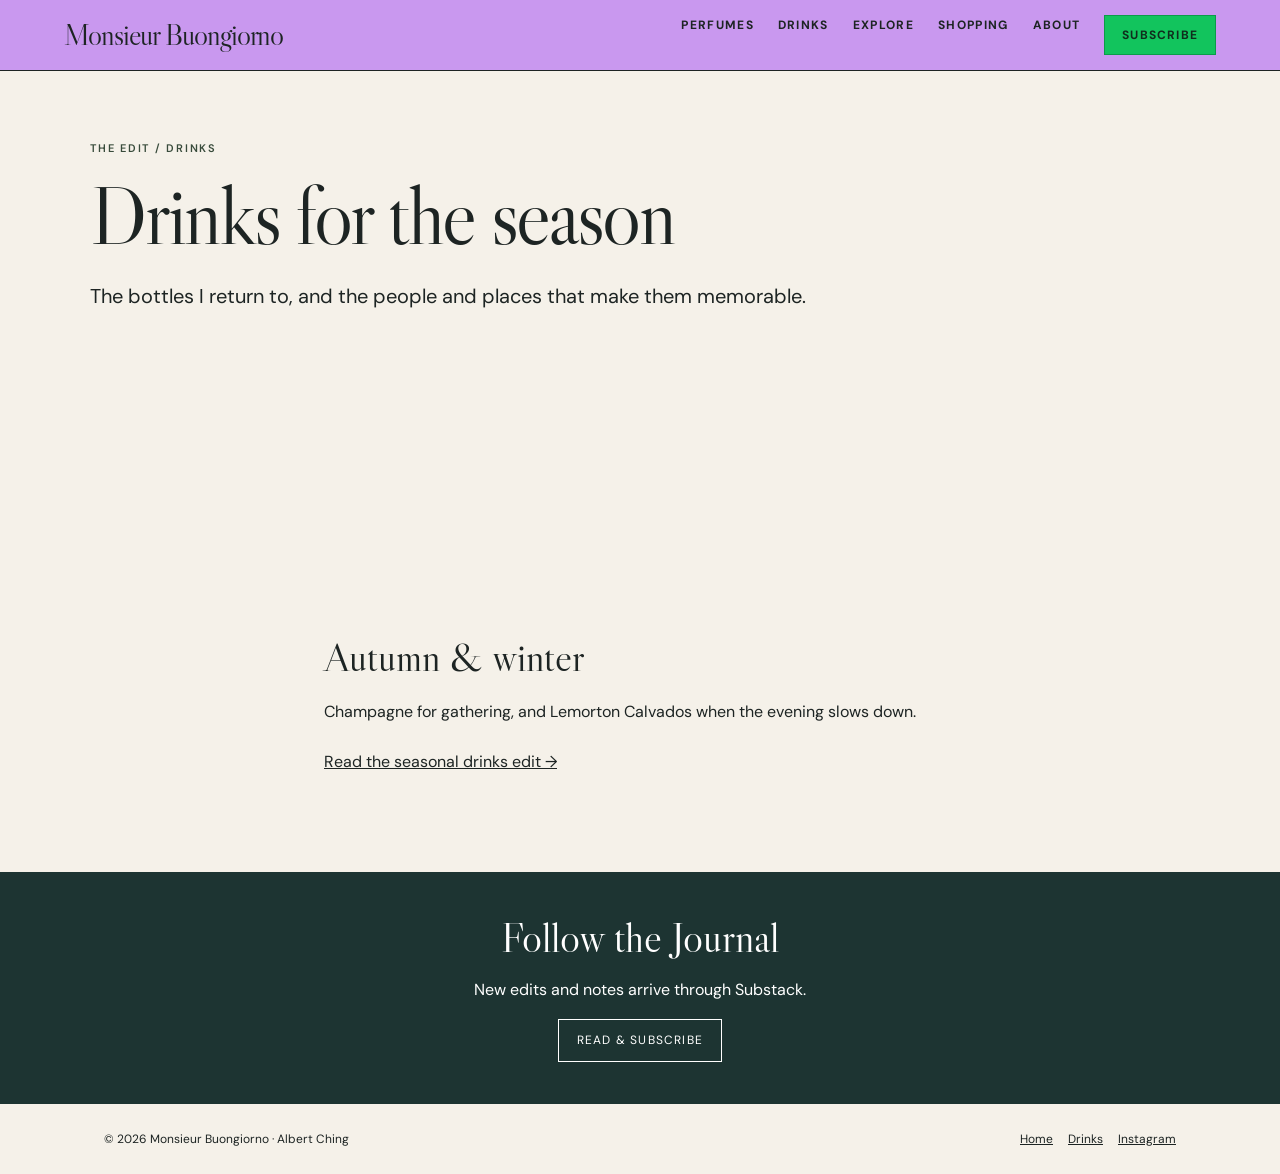
==== commit 2b543bd3: "Bring Maison visual cues into journal design" ====
--- a/drinks/index.html
+++ b/drinks/index.html
@@ -2,4 +2,4 @@
 @import url('https://fonts.googleapis.com/css2?family=DM+Sans:wght@400;500;600&family=Libre+Caslon+Display&display=swap');
 :root{--ink:#292621;--paper:#f7f4ed;--line:#d9d1c4;--olive:#626a4d;--dark:#333c31}*{box-sizing:border-box}body{margin:0;background:var(--paper);color:var(--ink);font:16px/1.7 'DM Sans',sans-serif}a{color:inherit}a:hover{text-decoration-thickness:2px}header{border-bottom:1px solid var(--line);background:var(--paper)}.nav{max-width:1200px;margin:auto;padding:20px 5%;display:flex;align-items:center;gap:28px}.wordmark{font:28px/1 'Libre Caslon Display',Georgia,serif;text-decoration:none;white-space:nowrap}.links{display:flex;gap:24px;margin-left:auto;font-size:12px;letter-spacing:.12em;text-transform:uppercase}.links a{text-decoration:none}.wrap{max-width:1100px;margin:auto;padding:0 5%}.eyebrow{color:var(--olive);text-transform:uppercase;letter-spacing:.17em;font-size:11px;font-weight:600}.hero{padding:70px 0 45px}.hero h1{font:clamp(47px,7vw,82px)/.97 'Libre Caslon Display',Georgia,serif;letter-spacing:-.035em;margin:18px 0 25px;max-width:850px}.dek{font-size:20px;max-width:730px;line-height:1.55}.byline{font-size:13px;color:#5d5a51}.lead-photo{margin:25px 0 55px;display:grid;grid-template-columns:minmax(0,500px) 1fr;gap:36px;align-items:end}.lead-photo img{width:100%;height:auto;display:block}.lead-photo figcaption{font-size:13px;color:#5d5a51;max-width:280px}.article{max-width:760px;margin:auto;padding:0 5% 75px}.article h2{font:40px/1.05 'Libre Caslon Display',Georgia,serif;margin:65px 0 20px}.article h3{font:28px/1.12 'Libre Caslon Display',Georgia,serif;margin:0 0 12px}.article p{margin:0 0 22px}.season-nav,.shelf{border-top:1px solid var(--line);border-bottom:1px solid var(--line);padding:20px 0;margin:40px 0;display:flex;flex-wrap:wrap;gap:20px}.season-nav a,.card a{color:var(--olive);font-size:13px;font-weight:600}.pick{border-top:1px solid var(--line);padding:28px 0 12px}.pick .brand{font-size:11px;letter-spacing:.14em;text-transform:uppercase;color:var(--olive);font-weight:600}.pick a{display:inline-block;margin:0 0 16px;color:var(--olive);font-size:13px;font-weight:600}.note{font-size:13px;color:#5d5a51}.cta{background:var(--dark);color:#fff;padding:42px 5%;text-align:center}.cta h2{font:42px/1.1 'Libre Caslon Display',Georgia,serif;margin:0 0 15px}.cta a{display:inline-block;border:1px solid #fff;text-decoration:none;padding:10px 18px;font-size:12px;letter-spacing:.1em;text-transform:uppercase}footer{max-width:1200px;margin:auto;padding:25px 5%;font-size:12px;display:flex;justify-content:space-between;gap:18px}footer a{margin-left:15px}@media(max-width:700px){.nav{flex-wrap:wrap}.links{width:100%;margin:0;gap:15px}.hero{padding-top:45px}.lead-photo{grid-template-columns:1fr;margin:20px 0 35px}.article h2{font-size:35px}footer{display:block}footer a{margin:0 15px 0 0}}
 .links{flex-wrap:wrap;justify-content:flex-end}@media(max-width:700px){.links{justify-content:flex-start}.wordmark{font-size:25px}}.signup-embed{width:100%;max-width:540px;height:190px;border:1px solid var(--line);background:#fff;display:block;margin:18px auto 0}.signup-fallback{font-size:13px;margin:10px 0 0}
-</style><link rel="icon" href="/assets/favicon.png?v=20261124" type="image/png"><link rel="icon" href="/assets/favicon.ico?v=20261124" sizes="any"><link rel="apple-touch-icon" href="/assets/apple-touch-icon.png?v=20261124"><script>!function(t,e){var o,n,p,r;e.__SV||(window.posthog=e,e._i=[],e.init=function(i,s,a){function g(t,e){var o=e.split(".");2==o.length&&(t=t[o[0]],e=o[1]),t[e]=function(){t.push([e].concat(Array.prototype.slice.call(arguments,0)))}}(p=t.createElement("script")).type="text/javascript",p.crossOrigin="anonymous",p.async=!0,p.src=s.api_host.replace(".i.posthog.com","-assets.i.posthog.com")+"/static/array.js",(r=t.getElementsByTagName("script")[0]).parentNode.insertBefore(p,r);var u=e;for(void 0!==a?u=e[a]=[]:a="posthog",u.people=u.people||[],u.toString=function(t){var e="posthog";return"posthog"!==a&&(e+="."+a),t||(e+=" (stub)"),e},u.people.toString=function(){return u.toString(1)+".people (stub)"},o="init capture register register_once unregister unregister_for_session unregister_for_session getFeatureFlag getFeatureFlagPayload isFeatureEnabled reloadFeatureFlags updateEarlyAccessFeatureEnrollment getEarlyAccessFeatures on onFeatureFlags onSessionId getSurveys getActiveMatchingSurveys renderSurvey canRender get_distinct_id get_session_id opt_in_capturing opt_out_capturing has_opted_in_capturing has_opted_out_capturing".split(" "),n=0;n<o.length;n++)g(u,o[n]);e._i.push([i,s,a])},e.__SV=1)}(document,window.posthog||[]);posthog.init('phc_uu5TSxzBv7hr99KFHv97oArM2oFrDekxDJQEmMLBhRXt',{api_host:'https://us.i.posthog.com',person_profiles:'identified_only',capture_pageview:true,autocapture:false,disable_session_recording:true});posthog.register({site:'monsieurbuongiorno.com'});if(location.hostname==='localhost'||location.hostname==='127.0.0.1')posthog.opt_out_capturing();document.addEventListener('click',function(e){var a=e.target.closest('a[href^="https://go.shopmy.us/"]');if(a)posthog.capture('shopmy_link_clicked',{site:'monsieurbuongiorno.com',article:location.pathname,link:a.href})});</script><link rel="stylesheet" href="/assets/editorial.css?v=20261125c"></head><body><header><nav class="nav" aria-label="Main navigation"><a class="wordmark" href="/">Monsieur Buongiorno</a><div class="links"><a href="/perfumes/">Perfumes</a><a href="/drinks/">Drinks</a><a href="/explore/">Explore</a><a href="/shopping/">Shopping</a><a href="/#about">About</a><a href="/#letter">Subscribe</a></div></nav></header><main><section class="wrap hero"><div class="eyebrow">The Edit / Drinks</div><h1>Drinks for the season</h1><p class="dek">The bottles I return to, and the people and places that make them memorable.</p></section><section class="article"><h2>Autumn &amp; winter</h2><p>Champagne for gathering, and Lemorton Calvados when the evening slows down.</p><p><a href="/drinks/cold-season/">Read the seasonal drinks edit →</a></p></section></main><aside class="cta"><h2>Follow the Journal</h2><p>New edits and notes arrive through Substack.</p><a href="https://monsieurbuongiorno.substack.com/">Read &amp; subscribe</a></aside><footer><span>© 2026 Monsieur Buongiorno · Albert Ching</span><div><a href="/">Home</a><a href="/drinks/">Drinks</a><a href="https://www.instagram.com/monsieurbuongiorno/">Instagram</a></div></footer></body></html>+</style><link rel="icon" href="/assets/favicon.png?v=20261124" type="image/png"><link rel="icon" href="/assets/favicon.ico?v=20261124" sizes="any"><link rel="apple-touch-icon" href="/assets/apple-touch-icon.png?v=20261124"><script>!function(t,e){var o,n,p,r;e.__SV||(window.posthog=e,e._i=[],e.init=function(i,s,a){function g(t,e){var o=e.split(".");2==o.length&&(t=t[o[0]],e=o[1]),t[e]=function(){t.push([e].concat(Array.prototype.slice.call(arguments,0)))}}(p=t.createElement("script")).type="text/javascript",p.crossOrigin="anonymous",p.async=!0,p.src=s.api_host.replace(".i.posthog.com","-assets.i.posthog.com")+"/static/array.js",(r=t.getElementsByTagName("script")[0]).parentNode.insertBefore(p,r);var u=e;for(void 0!==a?u=e[a]=[]:a="posthog",u.people=u.people||[],u.toString=function(t){var e="posthog";return"posthog"!==a&&(e+="."+a),t||(e+=" (stub)"),e},u.people.toString=function(){return u.toString(1)+".people (stub)"},o="init capture register register_once unregister unregister_for_session unregister_for_session getFeatureFlag getFeatureFlagPayload isFeatureEnabled reloadFeatureFlags updateEarlyAccessFeatureEnrollment getEarlyAccessFeatures on onFeatureFlags onSessionId getSurveys getActiveMatchingSurveys renderSurvey canRender get_distinct_id get_session_id opt_in_capturing opt_out_capturing has_opted_in_capturing has_opted_out_capturing".split(" "),n=0;n<o.length;n++)g(u,o[n]);e._i.push([i,s,a])},e.__SV=1)}(document,window.posthog||[]);posthog.init('phc_uu5TSxzBv7hr99KFHv97oArM2oFrDekxDJQEmMLBhRXt',{api_host:'https://us.i.posthog.com',person_profiles:'identified_only',capture_pageview:true,autocapture:false,disable_session_recording:true});posthog.register({site:'monsieurbuongiorno.com'});if(location.hostname==='localhost'||location.hostname==='127.0.0.1')posthog.opt_out_capturing();document.addEventListener('click',function(e){var a=e.target.closest('a[href^="https://go.shopmy.us/"]');if(a)posthog.capture('shopmy_link_clicked',{site:'monsieurbuongiorno.com',article:location.pathname,link:a.href})});</script><link rel="stylesheet" href="/assets/editorial.css?v=20261127a"></head><body><header><nav class="nav" aria-label="Main navigation"><a class="wordmark" href="/">Monsieur Buongiorno</a><div class="links"><a href="/perfumes/">Perfumes</a><a href="/drinks/">Drinks</a><a href="/explore/">Explore</a><a href="/shopping/">Shopping</a><a href="/#about">About</a><a href="/#letter">Subscribe</a></div></nav></header><main><section class="wrap hero"><div class="eyebrow">The Edit / Drinks</div><h1>Drinks for the season</h1><p class="dek">The bottles I return to, and the people and places that make them memorable.</p></section><section class="article"><h2>Autumn &amp; winter</h2><p>Champagne for gathering, and Lemorton Calvados when the evening slows down.</p><p><a href="/drinks/cold-season/">Read the seasonal drinks edit →</a></p></section></main><aside class="cta"><h2>Follow the Journal</h2><p>New edits and notes arrive through Substack.</p><a href="https://monsieurbuongiorno.substack.com/">Read &amp; subscribe</a></aside><footer><span>© 2026 Monsieur Buongiorno · Albert Ching</span><div><a href="/">Home</a><a href="/drinks/">Drinks</a><a href="https://www.instagram.com/monsieurbuongiorno/">Instagram</a></div></footer></body></html>
--- a/assets/editorial.css
+++ b/assets/editorial.css
@@ -46,3 +46,21 @@
 
 /* A more compact editorial rhythm and Paris illustration. */
 .hero{min-height:500px}.hero-copy{padding-top:70px;padding-bottom:65px}.hero-art{min-height:500px;background:#c3cbb5}.hero-art:before,.hero-art .sun{display:none}.hero-art .portrait{width:100%;height:100%;inset:0;object-fit:cover;object-position:center 42%;filter:none}.hero-art .caption{left:5%;bottom:4%;font-size:14px;text-shadow:0 1px 5px #1d3432}.wrap{padding-top:68px;padding-bottom:68px}.about-inner{padding-top:70px;padding-bottom:70px}.newsletter{padding-top:65px;padding-bottom:65px}.hotel-book a{display:inline-block;background:#1d3432;color:#fff;padding:10px 15px;text-decoration:none;font-size:12px;font-weight:700;text-transform:uppercase;letter-spacing:.08em}.hotel-book a:hover{background:#0eab50}.hotel-book{margin-top:22px!important}@media(max-width:1100px){.hero-art{min-height:380px}.wrap{padding-top:55px;padding-bottom:55px}}
+
+/* Shared Maison cues: lilac masthead, compact type, and warm paper. */
+:root{--paper:#f5f1e9;--maison-lilac:#c998ef;--maison-tile:#f0eeee}
+header{background:var(--maison-lilac);border-bottom:1px solid var(--ink)}
+.nav{border-top:0;max-width:1320px;padding-top:15px;padding-bottom:15px}
+.wordmark{font-size:clamp(24px,2.3vw,30px)}
+.navlinks a,.links a{font-weight:700;letter-spacing:.11em}
+.navlinks.open{background:var(--maison-lilac)}
+.navcta,.links a:last-child{background:#12c45d;color:#102d1d}
+.eyebrow{color:#384b3b}
+.section-heading{margin-bottom:24px}
+.section-heading h2{font-style:italic}
+.shop-item,.card{background:var(--maison-tile)}
+.shop-item{border:0;padding:16px}
+.shop-image img{background:var(--maison-tile)}
+.shop-item .brand{font:italic 15px/1.2 Georgia,serif;letter-spacing:.08em;color:var(--ink)}
+.intro-strip{background:#1d1d1b}
+@media(max-width:1100px){.navlinks.open{top:60px}}
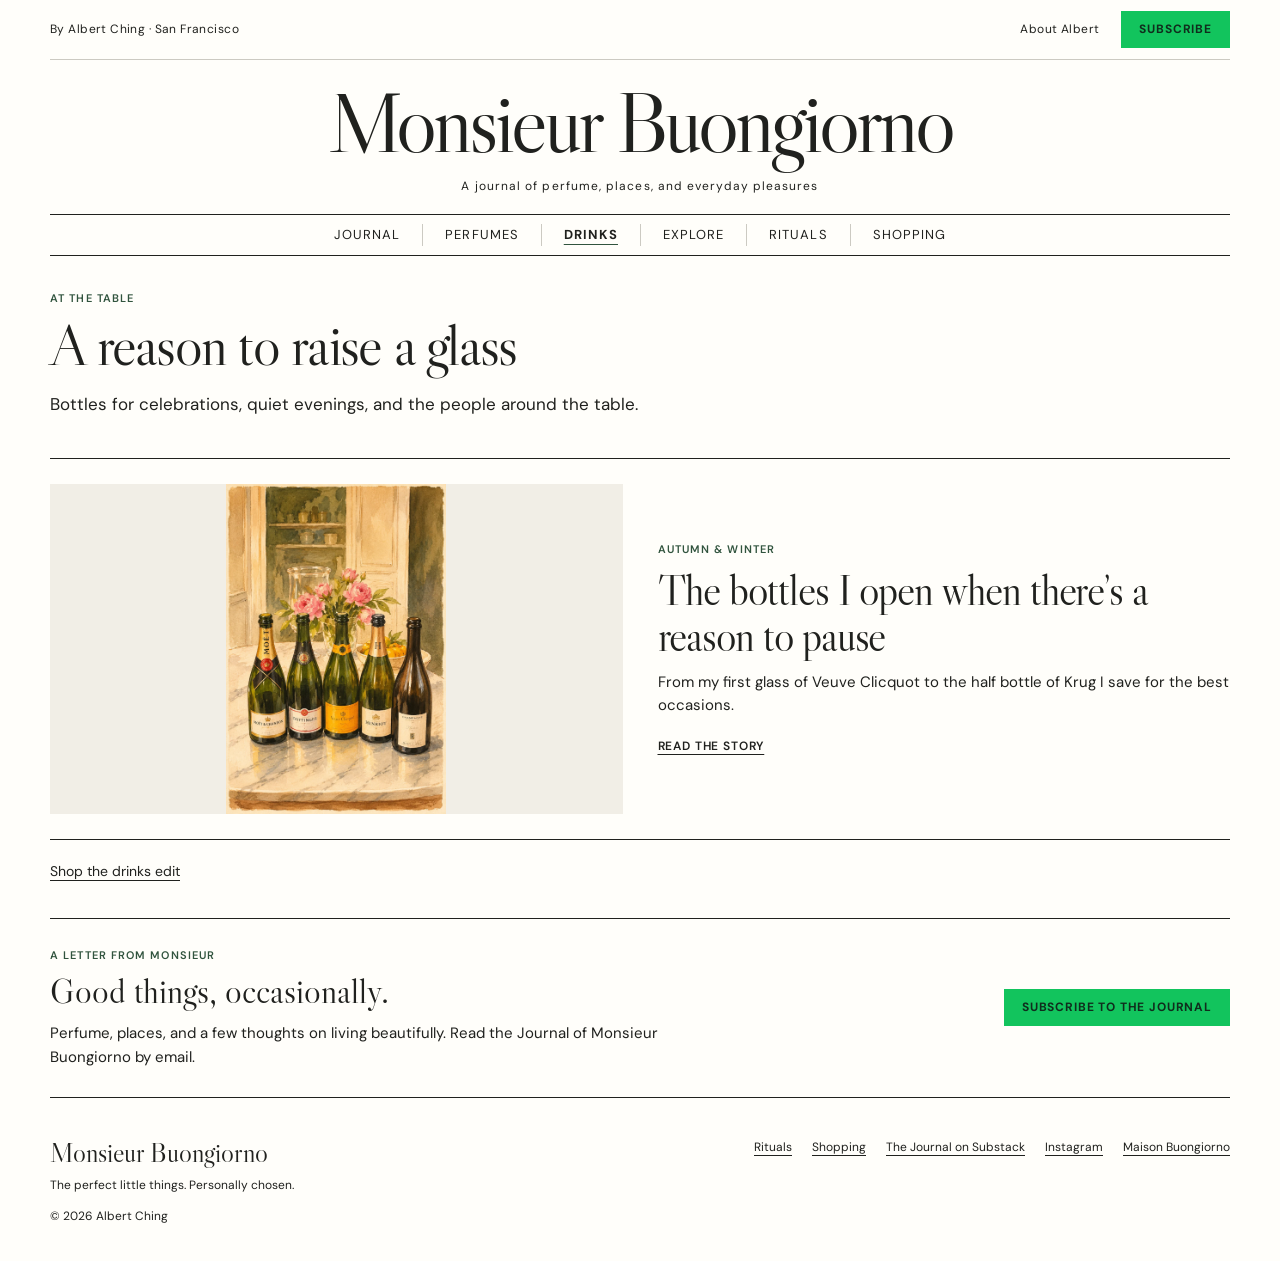
==== commit 2f0eb855: "Build editorial journal layout and illustrated daily rituals" ====
--- a/drinks/index.html
+++ b/drinks/index.html
@@ -1,5 +1 @@
-<!doctype html><html lang="en"><head><meta charset="utf-8"><meta name="viewport" content="width=device-width,initial-scale=1"><title>Drinks for the Season | Monsieur Buongiorno</title><meta name="description" content="Albert Ching’s seasonal drinks edits, from Champagne to Calvados."><link rel="canonical" href="https://monsieurbuongiorno.com/drinks/"><meta property="og:type" content="website"><meta property="og:title" content="Drinks for the Season | Monsieur Buongiorno"><meta property="og:description" content="Albert Ching’s seasonal drinks edits, from Champagne to Calvados."><meta property="og:url" content="https://monsieurbuongiorno.com/drinks/"><meta property="og:image" content="https://monsieurbuongiorno.com/assets/slow-soiree-champagne.jpg"><script type="application/ld+json">{"@context": "https://schema.org", "@type": "CollectionPage", "name": "Drinks for the Season", "description": "Albert Ching’s seasonal drinks edits, from Champagne to Calvados.", "url": "https://monsieurbuongiorno.com/drinks/", "author": {"@type": "Person", "name": "Albert Ching", "url": "https://monsieurbuongiorno.com/"}}</script><style>
-@import url('https://fonts.googleapis.com/css2?family=DM+Sans:wght@400;500;600&family=Libre+Caslon+Display&display=swap');
-:root{--ink:#292621;--paper:#f7f4ed;--line:#d9d1c4;--olive:#626a4d;--dark:#333c31}*{box-sizing:border-box}body{margin:0;background:var(--paper);color:var(--ink);font:16px/1.7 'DM Sans',sans-serif}a{color:inherit}a:hover{text-decoration-thickness:2px}header{border-bottom:1px solid var(--line);background:var(--paper)}.nav{max-width:1200px;margin:auto;padding:20px 5%;display:flex;align-items:center;gap:28px}.wordmark{font:28px/1 'Libre Caslon Display',Georgia,serif;text-decoration:none;white-space:nowrap}.links{display:flex;gap:24px;margin-left:auto;font-size:12px;letter-spacing:.12em;text-transform:uppercase}.links a{text-decoration:none}.wrap{max-width:1100px;margin:auto;padding:0 5%}.eyebrow{color:var(--olive);text-transform:uppercase;letter-spacing:.17em;font-size:11px;font-weight:600}.hero{padding:70px 0 45px}.hero h1{font:clamp(47px,7vw,82px)/.97 'Libre Caslon Display',Georgia,serif;letter-spacing:-.035em;margin:18px 0 25px;max-width:850px}.dek{font-size:20px;max-width:730px;line-height:1.55}.byline{font-size:13px;color:#5d5a51}.lead-photo{margin:25px 0 55px;display:grid;grid-template-columns:minmax(0,500px) 1fr;gap:36px;align-items:end}.lead-photo img{width:100%;height:auto;display:block}.lead-photo figcaption{font-size:13px;color:#5d5a51;max-width:280px}.article{max-width:760px;margin:auto;padding:0 5% 75px}.article h2{font:40px/1.05 'Libre Caslon Display',Georgia,serif;margin:65px 0 20px}.article h3{font:28px/1.12 'Libre Caslon Display',Georgia,serif;margin:0 0 12px}.article p{margin:0 0 22px}.season-nav,.shelf{border-top:1px solid var(--line);border-bottom:1px solid var(--line);padding:20px 0;margin:40px 0;display:flex;flex-wrap:wrap;gap:20px}.season-nav a,.card a{color:var(--olive);font-size:13px;font-weight:600}.pick{border-top:1px solid var(--line);padding:28px 0 12px}.pick .brand{font-size:11px;letter-spacing:.14em;text-transform:uppercase;color:var(--olive);font-weight:600}.pick a{display:inline-block;margin:0 0 16px;color:var(--olive);font-size:13px;font-weight:600}.note{font-size:13px;color:#5d5a51}.cta{background:var(--dark);color:#fff;padding:42px 5%;text-align:center}.cta h2{font:42px/1.1 'Libre Caslon Display',Georgia,serif;margin:0 0 15px}.cta a{display:inline-block;border:1px solid #fff;text-decoration:none;padding:10px 18px;font-size:12px;letter-spacing:.1em;text-transform:uppercase}footer{max-width:1200px;margin:auto;padding:25px 5%;font-size:12px;display:flex;justify-content:space-between;gap:18px}footer a{margin-left:15px}@media(max-width:700px){.nav{flex-wrap:wrap}.links{width:100%;margin:0;gap:15px}.hero{padding-top:45px}.lead-photo{grid-template-columns:1fr;margin:20px 0 35px}.article h2{font-size:35px}footer{display:block}footer a{margin:0 15px 0 0}}
-.links{flex-wrap:wrap;justify-content:flex-end}@media(max-width:700px){.links{justify-content:flex-start}.wordmark{font-size:25px}}.signup-embed{width:100%;max-width:540px;height:190px;border:1px solid var(--line);background:#fff;display:block;margin:18px auto 0}.signup-fallback{font-size:13px;margin:10px 0 0}
-</style><link rel="icon" href="/assets/favicon.png?v=20261124" type="image/png"><link rel="icon" href="/assets/favicon.ico?v=20261124" sizes="any"><link rel="apple-touch-icon" href="/assets/apple-touch-icon.png?v=20261124"><script>!function(t,e){var o,n,p,r;e.__SV||(window.posthog=e,e._i=[],e.init=function(i,s,a){function g(t,e){var o=e.split(".");2==o.length&&(t=t[o[0]],e=o[1]),t[e]=function(){t.push([e].concat(Array.prototype.slice.call(arguments,0)))}}(p=t.createElement("script")).type="text/javascript",p.crossOrigin="anonymous",p.async=!0,p.src=s.api_host.replace(".i.posthog.com","-assets.i.posthog.com")+"/static/array.js",(r=t.getElementsByTagName("script")[0]).parentNode.insertBefore(p,r);var u=e;for(void 0!==a?u=e[a]=[]:a="posthog",u.people=u.people||[],u.toString=function(t){var e="posthog";return"posthog"!==a&&(e+="."+a),t||(e+=" (stub)"),e},u.people.toString=function(){return u.toString(1)+".people (stub)"},o="init capture register register_once unregister unregister_for_session unregister_for_session getFeatureFlag getFeatureFlagPayload isFeatureEnabled reloadFeatureFlags updateEarlyAccessFeatureEnrollment getEarlyAccessFeatures on onFeatureFlags onSessionId getSurveys getActiveMatchingSurveys renderSurvey canRender get_distinct_id get_session_id opt_in_capturing opt_out_capturing has_opted_in_capturing has_opted_out_capturing".split(" "),n=0;n<o.length;n++)g(u,o[n]);e._i.push([i,s,a])},e.__SV=1)}(document,window.posthog||[]);posthog.init('phc_uu5TSxzBv7hr99KFHv97oArM2oFrDekxDJQEmMLBhRXt',{api_host:'https://us.i.posthog.com',person_profiles:'identified_only',capture_pageview:true,autocapture:false,disable_session_recording:true});posthog.register({site:'monsieurbuongiorno.com'});if(location.hostname==='localhost'||location.hostname==='127.0.0.1')posthog.opt_out_capturing();document.addEventListener('click',function(e){var a=e.target.closest('a[href^="https://go.shopmy.us/"]');if(a)posthog.capture('shopmy_link_clicked',{site:'monsieurbuongiorno.com',article:location.pathname,link:a.href})});</script><link rel="stylesheet" href="/assets/editorial.css?v=20261127a"></head><body><header><nav class="nav" aria-label="Main navigation"><a class="wordmark" href="/">Monsieur Buongiorno</a><div class="links"><a href="/perfumes/">Perfumes</a><a href="/drinks/">Drinks</a><a href="/explore/">Explore</a><a href="/shopping/">Shopping</a><a href="/#about">About</a><a href="/#letter">Subscribe</a></div></nav></header><main><section class="wrap hero"><div class="eyebrow">The Edit / Drinks</div><h1>Drinks for the season</h1><p class="dek">The bottles I return to, and the people and places that make them memorable.</p></section><section class="article"><h2>Autumn &amp; winter</h2><p>Champagne for gathering, and Lemorton Calvados when the evening slows down.</p><p><a href="/drinks/cold-season/">Read the seasonal drinks edit →</a></p></section></main><aside class="cta"><h2>Follow the Journal</h2><p>New edits and notes arrive through Substack.</p><a href="https://monsieurbuongiorno.substack.com/">Read &amp; subscribe</a></aside><footer><span>© 2026 Monsieur Buongiorno · Albert Ching</span><div><a href="/">Home</a><a href="/drinks/">Drinks</a><a href="https://www.instagram.com/monsieurbuongiorno/">Instagram</a></div></footer></body></html>+<!doctype html><html lang="en"><head><meta charset="utf-8"><meta name="viewport" content="width=device-width,initial-scale=1"><title>A reason to raise a glass | Monsieur Buongiorno</title><meta name="description" content="Bottles for celebrations, quiet evenings, and the people around the table."><link rel="canonical" href="https://monsieurbuongiorno.com/drinks/"><meta property="og:type" content="website"><meta property="og:title" content="A reason to raise a glass"><meta property="og:description" content="Bottles for celebrations, quiet evenings, and the people around the table."><meta property="og:url" content="https://monsieurbuongiorno.com/drinks/"><meta property="og:image" content="https://monsieurbuongiorno.com/assets/homepage-illustration-champagne.webp"><meta name="twitter:card" content="summary_large_image"><link rel="icon" href="/assets/favicon.png" type="image/png"><link rel="preconnect" href="https://fonts.googleapis.com"><link rel="preconnect" href="https://fonts.gstatic.com" crossorigin><link href="https://fonts.googleapis.com/css2?family=DM+Sans:wght@400;500;600;700&family=Libre+Caslon+Display&display=swap" rel="stylesheet"><link rel="stylesheet" href="/assets/journal.css?v=20261127b"><script>!function(t,e){var o,n,p,r;e.__SV||(window.posthog=e,e._i=[],e.init=function(i,s,a){function g(t,e){var o=e.split(".");2==o.length&&(t=t[o[0]],e=o[1]),t[e]=function(){t.push([e].concat(Array.prototype.slice.call(arguments,0)))}}(p=t.createElement("script")).type="text/javascript",p.crossOrigin="anonymous",p.async=!0,p.src=s.api_host.replace(".i.posthog.com","-assets.i.posthog.com")+"/static/array.js",(r=t.getElementsByTagName("script")[0]).parentNode.insertBefore(p,r);var u=e;for(void 0!==a?u=e[a]=[]:a="posthog",u.people=u.people||[],u.toString=function(t){var e="posthog";return"posthog"!==a&&(e+="."+a),t||(e+=" (stub)"),e},u.people.toString=function(){return u.toString(1)+".people (stub)"},o="init capture register register_once unregister unregister_for_session unregister_for_session getFeatureFlag getFeatureFlagPayload isFeatureEnabled reloadFeatureFlags updateEarlyAccessFeatureEnrollment getEarlyAccessFeatures on onFeatureFlags onSessionId getSurveys getActiveMatchingSurveys renderSurvey canRender get_distinct_id get_session_id opt_in_capturing opt_out_capturing has_opted_in_capturing has_opted_out_capturing".split(" "),n=0;n<o.length;n++)g(u,o[n]);e._i.push([i,s,a])},e.__SV=1)}(document,window.posthog||[]);posthog.init('phc_uu5TSxzBv7hr99KFHv97oArM2oFrDekxDJQEmMLBhRXt',{api_host:'https://us.i.posthog.com',person_profiles:'identified_only',capture_pageview:true,autocapture:false,disable_session_recording:true});posthog.register({site:'monsieurbuongiorno.com'});if(location.hostname==='localhost'||location.hostname==='127.0.0.1')posthog.opt_out_capturing();document.addEventListener('click',function(e){var a=e.target.closest('a[href^="https://go.shopmy.us/"]');if(a)posthog.capture('shopmy_link_clicked',{site:'monsieurbuongiorno.com',article:location.pathname,link:a.href})});</script></head><body class="journal-page"><a class="skip-link" href="#main">Skip to content</a><header class="journal-header"><div class="journal-utility"><span>By Albert Ching · San Francisco</span><div><a href="/#about">About Albert</a><a class="subscribe-button" href="/#letter">Subscribe</a></div></div><div class="masthead"><a href="/" aria-label="Monsieur Buongiorno home">Monsieur Buongiorno</a><p>A journal of perfume, places, and everyday pleasures</p></div><nav class="journal-nav" aria-label="Main navigation"><a href="/">Journal</a><a href="/perfumes/">Perfumes</a><a href="/drinks/" aria-current="page">Drinks</a><a href="/explore/">Explore</a><a href="/rituals/">Rituals</a><a href="/shopping/">Shopping</a></nav></header><main id="main"><div class="journal-shell"><div class="category-intro"><span class="kicker">At the table</span><h1>A reason to raise a glass</h1><p>Bottles for celebrations, quiet evenings, and the people around the table.</p></div><article class="story category-feature"><a class="story-image" href="/drinks/cold-season/" tabindex="-1" aria-hidden="true"><img src="/assets/homepage-illustration-champagne.webp" alt="Illustrated Champagne and flowers" width="1536" height="1024" loading="lazy"></a><div class="story-copy"><span class="kicker">Autumn &amp; winter</span><h2><a href="/drinks/cold-season/">The bottles I open when there’s a reason to pause</a></h2><p>From my first glass of Veuve Clicquot to the half bottle of Krug I save for the best occasions.</p><a class="read-link" href="/drinks/cold-season/">Read the story</a></div></article><p class="category-shop"><a href="/shopping/#drinks">Shop the drinks edit</a></p><section class="journal-signup" id="letter"><div><span class="kicker">A letter from Monsieur</span><h2>Good things, occasionally.</h2><p>Perfume, places, and a few thoughts on living beautifully. Read the Journal of Monsieur Buongiorno by email.</p></div><a class="subscribe-button" href="https://monsieurbuongiorno.substack.com/subscribe">Subscribe to the Journal</a></section></div></main><footer class="journal-footer"><div><a class="footer-title" href="/">Monsieur Buongiorno</a><p>The perfect little things. Personally chosen.</p><span>© 2026 Albert Ching</span></div><nav aria-label="Footer navigation"><a href="/rituals/">Rituals</a><a href="/shopping/">Shopping</a><a href="https://monsieurbuongiorno.substack.com/">The Journal on Substack</a><a href="https://www.instagram.com/monsieurbuongiorno/">Instagram</a><a href="https://maisonbuongiorno.com/">Maison Buongiorno</a></nav></footer></body></html>
--- a/assets/journal.css
+++ b/assets/journal.css
@@ -0,0 +1,16 @@
+/* Monsieur Buongiorno — shared editorial system */
+:root{--ink:#20211e;--paper:#fffefa;--line:#cccac2;--olive:#31543e;--dark:#202b24;--green:#12c45d;--serif:'Libre Caslon Display',Georgia,serif;--sans:'DM Sans',Arial,sans-serif}
+*{box-sizing:border-box}html{scroll-behavior:smooth;scroll-padding-top:24px}body{margin:0;background:var(--paper);color:var(--ink);font:16px/1.6 var(--sans)}a{color:inherit;text-underline-offset:4px}a:hover{text-decoration-thickness:2px}img{max-width:100%}a:focus-visible,button:focus-visible{outline:3px solid var(--olive);outline-offset:5px}p{margin:0 0 16px}.skip-link{position:absolute;top:-100px;left:16px;padding:12px;background:var(--ink);color:white;z-index:20}.skip-link:focus{top:10px}
+.journal-header{position:relative;z-index:5;background:var(--paper);border:0;max-width:1240px;margin:0 auto;padding:0 30px}.journal-utility{display:flex;align-items:center;justify-content:space-between;padding:11px 0;border-bottom:1px solid var(--line);font-size:12px;letter-spacing:.035em}.journal-utility>div{display:flex;align-items:center;gap:22px}.journal-utility a{text-decoration:none}.subscribe-button{display:inline-block;background:var(--green);color:#102d1d;padding:10px 18px;font:700 12px/1.4 var(--sans);letter-spacing:.07em;text-transform:uppercase;text-decoration:none;white-space:nowrap}.subscribe-button:hover{background:#0daf50;color:#102d1d}.masthead{text-align:center;padding:17px 0 18px}.masthead>a{font:clamp(36px,6.8vw,86px)/1.05 var(--serif);letter-spacing:-.045em;text-decoration:none;display:block}.masthead p{font-size:12px;letter-spacing:.09em;margin:10px 0 0}.journal-nav{display:flex;justify-content:center;gap:0;border-top:1px solid var(--ink);border-bottom:1px solid var(--ink);padding:9px 0}.journal-nav a{padding:1px 22px;text-decoration:none;font-size:13px;text-transform:uppercase;letter-spacing:.08em;border-right:1px solid var(--line);line-height:1.5}.journal-nav a:last-child{border:0}.journal-nav a[aria-current]{font-weight:700;text-decoration:underline;text-decoration-color:var(--olive);text-underline-offset:5px}.journal-nav a:hover{color:var(--olive)}
+.journal-shell{max-width:1240px;margin:auto;padding:0 30px}.edition-line{display:flex;align-items:center;justify-content:space-between;margin:23px 0 19px;gap:16px}.edition-line h1,.section-rule h2{font:600 13px/1.3 var(--sans);text-transform:uppercase;letter-spacing:.12em;margin:0}.edition-line>span{font:italic 14px Georgia,serif}.kicker{display:block;font:600 11px/1.5 var(--sans);letter-spacing:.1em;text-transform:uppercase;color:var(--olive);margin-bottom:9px}.front-page{display:grid;grid-template-columns:1.6fr 1fr;gap:28px}.story{min-width:0}.story-image{display:block;overflow:hidden;background:#f1eee6}.story-image img{width:100%;height:100%;display:block;object-fit:cover}.story h2{font:38px/1.07 var(--serif);letter-spacing:-.025em;margin:0 0 12px}.story h2 a,.latest-grid h3 a{text-decoration:none}.story h2 a:hover,.latest-grid h3 a:hover{text-decoration:underline;text-decoration-thickness:1px}.story p{font-size:15px;line-height:1.55;margin:0 0 15px;max-width:650px}.read-link{font-size:12px;font-weight:600;text-transform:uppercase;letter-spacing:.07em}.lead-story .story-image{height:295px;background:#f0ece3}.lead-story .story-image img{object-fit:contain}.lead-story .story-copy{padding:18px 0 0}.supporting-stories{border-left:1px solid var(--line);padding-left:28px;display:grid;gap:22px}.side-story{display:grid;grid-template-columns:1fr 1fr;gap:16px;align-items:start}.side-story+.side-story{border-top:1px solid var(--line);padding-top:22px}.side-story .story-image{height:185px}.side-story h2{font-size:29px;line-height:1.06}.side-story p{font-size:14px;line-height:1.45}.side-story .read-link{font-size:11px}.editor-note{border-top:1px solid var(--ink);border-bottom:1px solid var(--ink);margin:36px 0;display:grid;grid-template-columns:125px 1fr;gap:28px;padding:24px 0;align-items:center;scroll-margin-top:20px}.editor-note>img{width:125px;height:145px;object-fit:cover;object-position:50% 40%}.editor-note h2{font:31px/1.1 var(--serif);margin:0 0 9px}.editor-note p{font-size:15px;max-width:850px;margin-bottom:8px}.editor-note .signature{font:italic 23px Georgia,serif;margin:0}.journal-section{padding:0 0 35px}.section-rule{display:flex;justify-content:space-between;align-items:center;gap:20px;border-bottom:1px solid var(--ink);padding-bottom:12px;margin-bottom:22px}.section-rule>a{font-size:12px}.latest-grid{display:grid;grid-template-columns:repeat(4,1fr);gap:23px}.latest-grid article+article{border-left:1px solid var(--line);padding-left:23px}.latest-grid h3{font:27px/1.13 var(--serif);margin:0 0 12px}.latest-grid p{font-size:14px;margin:0}.shelf-grid{display:grid;grid-template-columns:repeat(3,1fr);gap:24px}.shelf-pick{display:grid;grid-template-columns:115px 1fr;gap:15px}.shelf-pick img{width:115px;height:155px;object-fit:contain;background:#f3eee4;display:block}.shelf-pick h3{font:27px/1.1 var(--serif);margin:0 0 9px}.shelf-pick p{font-size:14px;line-height:1.45;margin-bottom:12px}.pick-links{display:flex;flex-wrap:wrap;gap:8px 14px;font-size:12px}.affiliate-note{font-size:12px;color:#5b5b54;margin:22px 0 0}.journal-signup{border-top:1px solid var(--ink);border-bottom:1px solid var(--ink);margin:10px 0 40px;padding:28px 0;display:flex;justify-content:space-between;align-items:center;gap:35px}.journal-signup h2{font:35px/1.1 var(--serif);margin:0 0 10px}.journal-signup p{max-width:620px;font-size:15px;margin:0}.journal-footer{max-width:1240px;margin:0 auto;padding:0 30px 35px;border:0;display:flex;justify-content:space-between;gap:30px;font-size:12px}.journal-footer .footer-title{font:27px/1.1 var(--serif);text-decoration:none}.journal-footer p{margin:8px 0 12px}.journal-footer nav{display:flex;flex-wrap:wrap;align-content:start;justify-content:flex-end;gap:10px 20px;max-width:480px}.journal-footer a{margin:0}
+/* Article and category pages use the same restrained scale. */
+.hero{min-height:0;display:block;padding-top:40px;padding-bottom:25px}.hero h1{font-size:clamp(40px,5vw,64px);max-width:900px;margin-top:12px}.hero .dek{font-size:18px;max-width:720px}.wrap{padding-top:36px;padding-bottom:36px}.section-heading h2,.shopping-intro h1,.shopping-heading h2{font-style:normal}.entry{border-top-width:1px;padding-top:34px}.entry h2{font-size:40px}.lead{border-top-width:1px;margin-bottom:35px}.cta{background:#f2f1e9;color:var(--ink);padding:32px 5%;margin-bottom:32px;border-top:1px solid var(--ink)}.cta a{color:var(--ink)}.cta h2{font-size:34px}.tiles{border-top-width:1px;border-bottom-width:1px}.tile-copy{padding:20px}.tile h2{font-size:32px}.category-intro{padding:34px 0 24px}.category-intro h1{font:clamp(40px,5vw,58px)/1.05 var(--serif);letter-spacing:-.03em;margin:0 0 15px}.category-intro p{font-size:17px;max-width:700px}.category-feature{display:grid;grid-template-columns:1fr 1fr;gap:35px;align-items:center;border-top:1px solid var(--ink);border-bottom:1px solid var(--ink);padding:25px 0}.category-feature .story-image{height:330px}.category-feature .story-image img{object-fit:contain}.category-feature h2{font-size:43px}.category-shop{margin:20px 0 35px;font-size:14px}
+/* Rituals: four illustrated chapters, eight small practices. */
+.ritual-intro{max-width:820px;margin:0 auto;padding:40px 0 32px;text-align:center}.ritual-intro h1{font:clamp(42px,5.8vw,66px)/1.05 var(--serif);letter-spacing:-.03em;margin:6px 0 18px}.ritual-intro>p{font-size:18px;max-width:620px;margin:0 auto 18px}.ritual-byline{font-size:12px}.ritual-chapter{display:grid;grid-template-columns:1.15fr 1fr;gap:45px;padding:30px 0;border-top:1px solid var(--line);align-items:center}.ritual-chapter:nth-child(even){grid-template-columns:1fr 1.15fr}.ritual-chapter:nth-child(even) figure{order:2}.ritual-chapter figure{margin:0}.ritual-chapter img{display:block;width:100%;height:auto}.ritual-copy h2{font:36px/1.1 var(--serif);letter-spacing:-.02em;margin:0 0 23px}.ritual-item{padding:0 0 15px}.ritual-item:last-child{padding-bottom:0}.ritual-item h3{font:500 17px/1.4 var(--sans);margin:0 0 5px}.ritual-item p{font-size:15px;line-height:1.5;margin:0;color:#55584f}.illustration-note{font-size:12px;color:#65655c;margin:5px 0 24px}.related-note{border-top:1px solid var(--line);padding:23px 0}.related-note>a{font:28px/1.2 var(--serif)}
+/* Shopping serves the stories. */
+.shopping-intro h1{font-size:clamp(42px,5vw,60px)}.shopping-intro{padding-top:35px}.shop-categories a{font-size:12px}.shopping-heading h2{font-size:38px}.shopping-grid{grid-template-columns:repeat(3,minmax(0,1fr));gap:24px}.shop-card{background:transparent;border:0;border-bottom:1px solid var(--line)}.shop-card-image{background:#f3eee4}.shop-card-copy{padding:15px 0 20px}.shop-card .eyebrow{font:600 11px/1.5 var(--sans);letter-spacing:.06em;text-transform:uppercase;min-height:0;color:var(--olive)}.shop-card h3{min-height:0;font-size:29px;margin:8px 0 12px}.shop-card-copy p{min-height:0;font-size:14px}.shop-link{font-size:12px}.shop-notes-link{font-size:12px;margin-left:15px}.shop-categories a:hover{background:#e6ebe3}
+@media(min-width:1450px){.lead-story .story-image{height:310px}}
+@media(max-width:1000px){.front-page{grid-template-columns:1.25fr 1fr;gap:20px}.supporting-stories{padding-left:20px}.side-story{display:block}.side-story .story-image{height:120px;margin-bottom:12px}.side-story h2{font-size:27px}.side-story p{display:none}.side-story .read-link{display:none}.lead-story .story-image{height:270px}.shelf-pick{grid-template-columns:1fr}.shelf-pick img{width:100%;height:170px}.ritual-chapter{gap:28px}.ritual-copy h2{font-size:32px}.journal-nav a{padding-left:17px;padding-right:17px}}
+@media(max-width:700px){.journal-header,.journal-shell{padding-left:20px;padding-right:20px}.journal-utility{font-size:11px}.journal-utility>div{gap:12px}.journal-utility>div>a:first-child{display:none}.subscribe-button{font-size:11px;padding:9px 12px}.masthead{padding:17px 0}.masthead>a{font-size:clamp(32px,7.6vw,52px)}.masthead p{font-size:10px;letter-spacing:.02em}.journal-nav{flex-wrap:wrap;row-gap:9px;padding:11px 0}.journal-nav a{font-size:11px;padding:0 12px}.edition-line{margin:20px 0 15px}.edition-line>span{font-size:12px}.front-page{grid-template-columns:1fr}.lead-story .story-image{height:240px}.lead-story h2{font-size:36px}.supporting-stories{border:0;padding:20px 0 0;border-top:1px solid var(--line);grid-template-columns:1fr 1fr;gap:18px}.side-story+.side-story{border-top:0;border-left:1px solid var(--line);padding:0 0 0 18px}.side-story .story-image{height:135px}.side-story h2{font-size:27px}.side-story .kicker{font-size:10px}.editor-note{grid-template-columns:80px 1fr;gap:17px;margin:26px 0;padding:22px 0;align-items:start}.editor-note>img{width:80px;height:110px}.editor-note h2{font-size:28px}.editor-note p{font-size:14px}.latest-grid{grid-template-columns:1fr 1fr;gap:22px}.latest-grid article+article{border-left:0;padding-left:0}.latest-grid article:nth-child(even){border-left:1px solid var(--line);padding-left:20px}.latest-grid article:nth-child(n+3){border-top:1px solid var(--line);padding-top:20px}.shelf-grid{grid-template-columns:1fr;gap:20px}.shelf-pick{grid-template-columns:110px 1fr}.shelf-pick img{height:150px}.shelf-pick+.shelf-pick{border-top:1px solid var(--line);padding-top:20px}.journal-signup{align-items:start;flex-direction:column;gap:20px;padding:25px 0}.journal-footer{padding:0 20px 30px;flex-direction:column}.journal-footer nav{justify-content:flex-start}.category-feature{grid-template-columns:1fr;gap:20px}.category-feature .story-image{height:250px}.category-feature h2{font-size:36px}.ritual-intro{padding:30px 0 24px}.ritual-intro>p{font-size:16px}.ritual-chapter,.ritual-chapter:nth-child(even){grid-template-columns:1fr;gap:22px;padding:24px 0}.ritual-chapter:nth-child(even) figure{order:0}.ritual-copy h2{margin-bottom:20px}.shopping-grid{grid-template-columns:repeat(2,minmax(0,1fr));gap:18px}.shop-card h3{font-size:26px}.shop-notes-link{display:block;margin:12px 0 0}.shop-card .eyebrow{min-height:0}.hero{min-height:0}.entry h2{font-size:34px}}
+@media(max-width:380px){.journal-header,.journal-shell{padding-left:15px;padding-right:15px}.journal-nav a{padding:0 9px;font-size:10px}.edition-line>span{max-width:140px;text-align:right}.side-story h2{font-size:24px}.shopping-grid{grid-template-columns:1fr}.editor-note{grid-template-columns:1fr}.editor-note>img{width:90px;height:110px}}
+@media(prefers-reduced-motion:reduce){html{scroll-behavior:auto}}
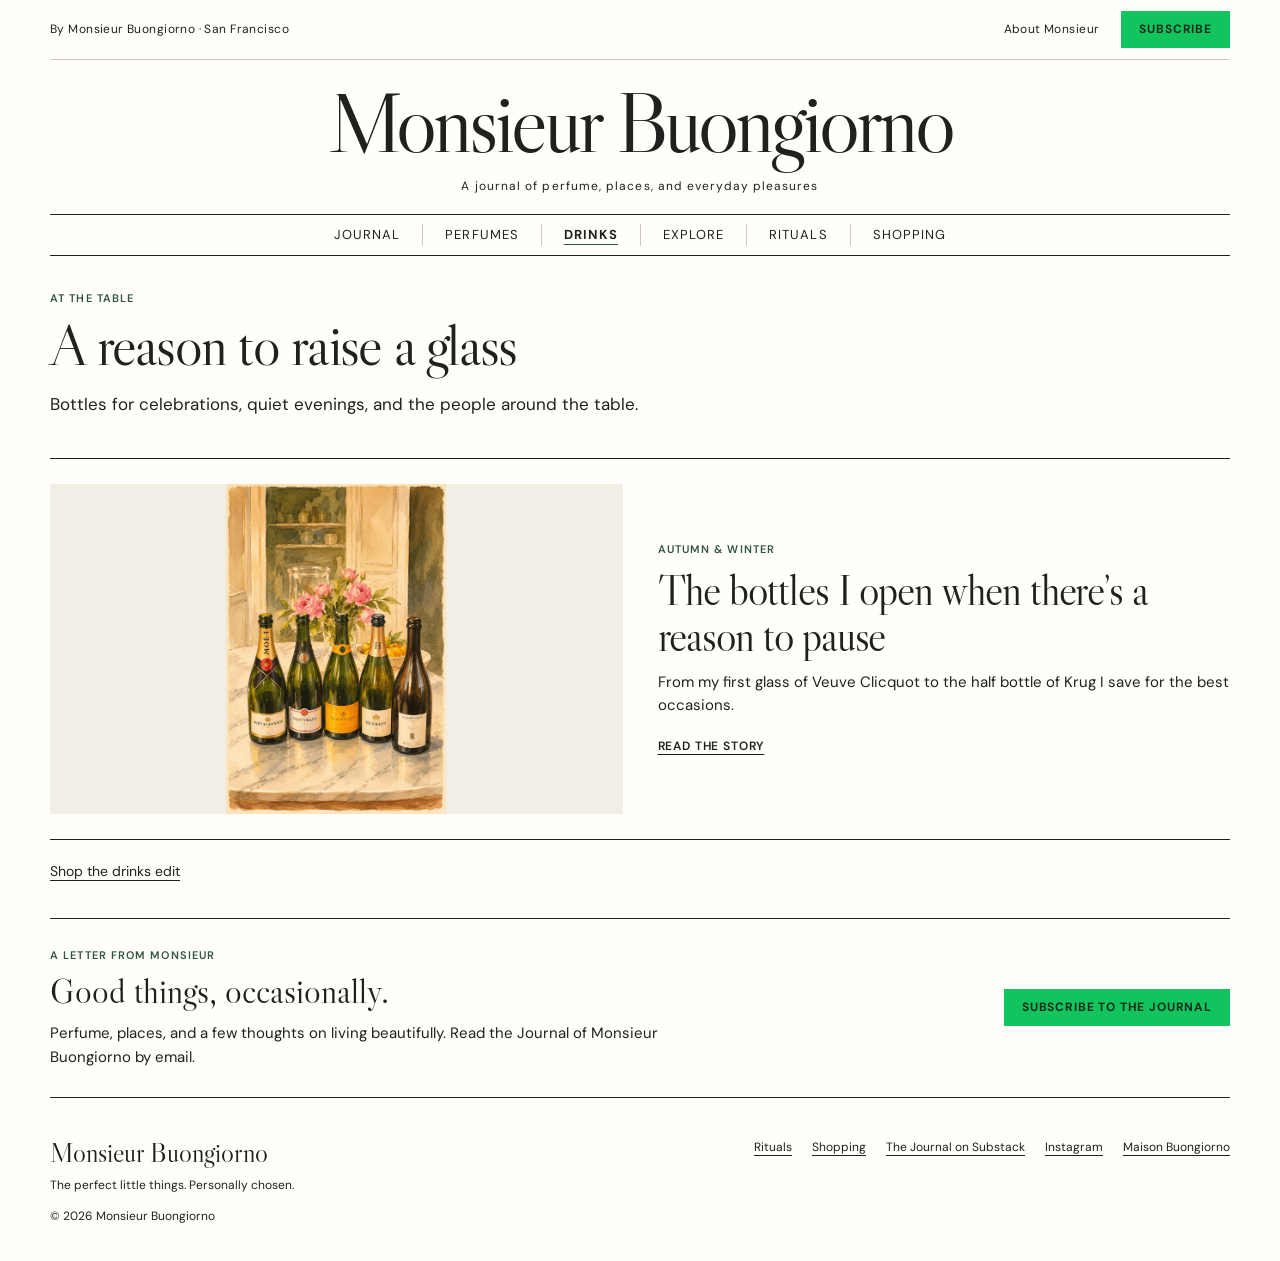
==== commit e9d53e7b: "Use Monsieur Buongiorno consistently as public name" ====
--- a/drinks/index.html
+++ b/drinks/index.html
@@ -1 +1 @@
-<!doctype html><html lang="en"><head><meta charset="utf-8"><meta name="viewport" content="width=device-width,initial-scale=1"><title>A reason to raise a glass | Monsieur Buongiorno</title><meta name="description" content="Bottles for celebrations, quiet evenings, and the people around the table."><link rel="canonical" href="https://monsieurbuongiorno.com/drinks/"><meta property="og:type" content="website"><meta property="og:title" content="A reason to raise a glass"><meta property="og:description" content="Bottles for celebrations, quiet evenings, and the people around the table."><meta property="og:url" content="https://monsieurbuongiorno.com/drinks/"><meta property="og:image" content="https://monsieurbuongiorno.com/assets/homepage-illustration-champagne.webp"><meta name="twitter:card" content="summary_large_image"><link rel="icon" href="/assets/favicon.png" type="image/png"><link rel="preconnect" href="https://fonts.googleapis.com"><link rel="preconnect" href="https://fonts.gstatic.com" crossorigin><link href="https://fonts.googleapis.com/css2?family=DM+Sans:wght@400;500;600;700&family=Libre+Caslon+Display&display=swap" rel="stylesheet"><link rel="stylesheet" href="/assets/journal.css?v=20261127b"><script>!function(t,e){var o,n,p,r;e.__SV||(window.posthog=e,e._i=[],e.init=function(i,s,a){function g(t,e){var o=e.split(".");2==o.length&&(t=t[o[0]],e=o[1]),t[e]=function(){t.push([e].concat(Array.prototype.slice.call(arguments,0)))}}(p=t.createElement("script")).type="text/javascript",p.crossOrigin="anonymous",p.async=!0,p.src=s.api_host.replace(".i.posthog.com","-assets.i.posthog.com")+"/static/array.js",(r=t.getElementsByTagName("script")[0]).parentNode.insertBefore(p,r);var u=e;for(void 0!==a?u=e[a]=[]:a="posthog",u.people=u.people||[],u.toString=function(t){var e="posthog";return"posthog"!==a&&(e+="."+a),t||(e+=" (stub)"),e},u.people.toString=function(){return u.toString(1)+".people (stub)"},o="init capture register register_once unregister unregister_for_session unregister_for_session getFeatureFlag getFeatureFlagPayload isFeatureEnabled reloadFeatureFlags updateEarlyAccessFeatureEnrollment getEarlyAccessFeatures on onFeatureFlags onSessionId getSurveys getActiveMatchingSurveys renderSurvey canRender get_distinct_id get_session_id opt_in_capturing opt_out_capturing has_opted_in_capturing has_opted_out_capturing".split(" "),n=0;n<o.length;n++)g(u,o[n]);e._i.push([i,s,a])},e.__SV=1)}(document,window.posthog||[]);posthog.init('phc_uu5TSxzBv7hr99KFHv97oArM2oFrDekxDJQEmMLBhRXt',{api_host:'https://us.i.posthog.com',person_profiles:'identified_only',capture_pageview:true,autocapture:false,disable_session_recording:true});posthog.register({site:'monsieurbuongiorno.com'});if(location.hostname==='localhost'||location.hostname==='127.0.0.1')posthog.opt_out_capturing();document.addEventListener('click',function(e){var a=e.target.closest('a[href^="https://go.shopmy.us/"]');if(a)posthog.capture('shopmy_link_clicked',{site:'monsieurbuongiorno.com',article:location.pathname,link:a.href})});</script></head><body class="journal-page"><a class="skip-link" href="#main">Skip to content</a><header class="journal-header"><div class="journal-utility"><span>By Albert Ching · San Francisco</span><div><a href="/#about">About Albert</a><a class="subscribe-button" href="/#letter">Subscribe</a></div></div><div class="masthead"><a href="/" aria-label="Monsieur Buongiorno home">Monsieur Buongiorno</a><p>A journal of perfume, places, and everyday pleasures</p></div><nav class="journal-nav" aria-label="Main navigation"><a href="/">Journal</a><a href="/perfumes/">Perfumes</a><a href="/drinks/" aria-current="page">Drinks</a><a href="/explore/">Explore</a><a href="/rituals/">Rituals</a><a href="/shopping/">Shopping</a></nav></header><main id="main"><div class="journal-shell"><div class="category-intro"><span class="kicker">At the table</span><h1>A reason to raise a glass</h1><p>Bottles for celebrations, quiet evenings, and the people around the table.</p></div><article class="story category-feature"><a class="story-image" href="/drinks/cold-season/" tabindex="-1" aria-hidden="true"><img src="/assets/homepage-illustration-champagne.webp" alt="Illustrated Champagne and flowers" width="1536" height="1024" loading="lazy"></a><div class="story-copy"><span class="kicker">Autumn &amp; winter</span><h2><a href="/drinks/cold-season/">The bottles I open when there’s a reason to pause</a></h2><p>From my first glass of Veuve Clicquot to the half bottle of Krug I save for the best occasions.</p><a class="read-link" href="/drinks/cold-season/">Read the story</a></div></article><p class="category-shop"><a href="/shopping/#drinks">Shop the drinks edit</a></p><section class="journal-signup" id="letter"><div><span class="kicker">A letter from Monsieur</span><h2>Good things, occasionally.</h2><p>Perfume, places, and a few thoughts on living beautifully. Read the Journal of Monsieur Buongiorno by email.</p></div><a class="subscribe-button" href="https://monsieurbuongiorno.substack.com/subscribe">Subscribe to the Journal</a></section></div></main><footer class="journal-footer"><div><a class="footer-title" href="/">Monsieur Buongiorno</a><p>The perfect little things. Personally chosen.</p><span>© 2026 Albert Ching</span></div><nav aria-label="Footer navigation"><a href="/rituals/">Rituals</a><a href="/shopping/">Shopping</a><a href="https://monsieurbuongiorno.substack.com/">The Journal on Substack</a><a href="https://www.instagram.com/monsieurbuongiorno/">Instagram</a><a href="https://maisonbuongiorno.com/">Maison Buongiorno</a></nav></footer></body></html>+<!doctype html><html lang="en"><head><meta charset="utf-8"><meta name="viewport" content="width=device-width,initial-scale=1"><title>A reason to raise a glass | Monsieur Buongiorno</title><meta name="description" content="Bottles for celebrations, quiet evenings, and the people around the table."><link rel="canonical" href="https://monsieurbuongiorno.com/drinks/"><meta property="og:type" content="website"><meta property="og:title" content="A reason to raise a glass"><meta property="og:description" content="Bottles for celebrations, quiet evenings, and the people around the table."><meta property="og:url" content="https://monsieurbuongiorno.com/drinks/"><meta property="og:image" content="https://monsieurbuongiorno.com/assets/homepage-illustration-champagne.webp"><meta name="twitter:card" content="summary_large_image"><link rel="icon" href="/assets/favicon.png" type="image/png"><link rel="preconnect" href="https://fonts.googleapis.com"><link rel="preconnect" href="https://fonts.gstatic.com" crossorigin><link href="https://fonts.googleapis.com/css2?family=DM+Sans:wght@400;500;600;700&family=Libre+Caslon+Display&display=swap" rel="stylesheet"><link rel="stylesheet" href="/assets/journal.css?v=20261127b"><script>!function(t,e){var o,n,p,r;e.__SV||(window.posthog=e,e._i=[],e.init=function(i,s,a){function g(t,e){var o=e.split(".");2==o.length&&(t=t[o[0]],e=o[1]),t[e]=function(){t.push([e].concat(Array.prototype.slice.call(arguments,0)))}}(p=t.createElement("script")).type="text/javascript",p.crossOrigin="anonymous",p.async=!0,p.src=s.api_host.replace(".i.posthog.com","-assets.i.posthog.com")+"/static/array.js",(r=t.getElementsByTagName("script")[0]).parentNode.insertBefore(p,r);var u=e;for(void 0!==a?u=e[a]=[]:a="posthog",u.people=u.people||[],u.toString=function(t){var e="posthog";return"posthog"!==a&&(e+="."+a),t||(e+=" (stub)"),e},u.people.toString=function(){return u.toString(1)+".people (stub)"},o="init capture register register_once unregister unregister_for_session unregister_for_session getFeatureFlag getFeatureFlagPayload isFeatureEnabled reloadFeatureFlags updateEarlyAccessFeatureEnrollment getEarlyAccessFeatures on onFeatureFlags onSessionId getSurveys getActiveMatchingSurveys renderSurvey canRender get_distinct_id get_session_id opt_in_capturing opt_out_capturing has_opted_in_capturing has_opted_out_capturing".split(" "),n=0;n<o.length;n++)g(u,o[n]);e._i.push([i,s,a])},e.__SV=1)}(document,window.posthog||[]);posthog.init('phc_uu5TSxzBv7hr99KFHv97oArM2oFrDekxDJQEmMLBhRXt',{api_host:'https://us.i.posthog.com',person_profiles:'identified_only',capture_pageview:true,autocapture:false,disable_session_recording:true});posthog.register({site:'monsieurbuongiorno.com'});if(location.hostname==='localhost'||location.hostname==='127.0.0.1')posthog.opt_out_capturing();document.addEventListener('click',function(e){var a=e.target.closest('a[href^="https://go.shopmy.us/"]');if(a)posthog.capture('shopmy_link_clicked',{site:'monsieurbuongiorno.com',article:location.pathname,link:a.href})});</script></head><body class="journal-page"><a class="skip-link" href="#main">Skip to content</a><header class="journal-header"><div class="journal-utility"><span>By Monsieur Buongiorno · San Francisco</span><div><a href="/#about">About Monsieur</a><a class="subscribe-button" href="/#letter">Subscribe</a></div></div><div class="masthead"><a href="/" aria-label="Monsieur Buongiorno home">Monsieur Buongiorno</a><p>A journal of perfume, places, and everyday pleasures</p></div><nav class="journal-nav" aria-label="Main navigation"><a href="/">Journal</a><a href="/perfumes/">Perfumes</a><a href="/drinks/" aria-current="page">Drinks</a><a href="/explore/">Explore</a><a href="/rituals/">Rituals</a><a href="/shopping/">Shopping</a></nav></header><main id="main"><div class="journal-shell"><div class="category-intro"><span class="kicker">At the table</span><h1>A reason to raise a glass</h1><p>Bottles for celebrations, quiet evenings, and the people around the table.</p></div><article class="story category-feature"><a class="story-image" href="/drinks/cold-season/" tabindex="-1" aria-hidden="true"><img src="/assets/homepage-illustration-champagne.webp" alt="Illustrated Champagne and flowers" width="1536" height="1024" loading="lazy"></a><div class="story-copy"><span class="kicker">Autumn &amp; winter</span><h2><a href="/drinks/cold-season/">The bottles I open when there’s a reason to pause</a></h2><p>From my first glass of Veuve Clicquot to the half bottle of Krug I save for the best occasions.</p><a class="read-link" href="/drinks/cold-season/">Read the story</a></div></article><p class="category-shop"><a href="/shopping/#drinks">Shop the drinks edit</a></p><section class="journal-signup" id="letter"><div><span class="kicker">A letter from Monsieur</span><h2>Good things, occasionally.</h2><p>Perfume, places, and a few thoughts on living beautifully. Read the Journal of Monsieur Buongiorno by email.</p></div><a class="subscribe-button" href="https://monsieurbuongiorno.substack.com/subscribe">Subscribe to the Journal</a></section></div></main><footer class="journal-footer"><div><a class="footer-title" href="/">Monsieur Buongiorno</a><p>The perfect little things. Personally chosen.</p><span>© 2026 Monsieur Buongiorno</span></div><nav aria-label="Footer navigation"><a href="/rituals/">Rituals</a><a href="/shopping/">Shopping</a><a href="https://monsieurbuongiorno.substack.com/">The Journal on Substack</a><a href="https://www.instagram.com/monsieurbuongiorno/">Instagram</a><a href="https://maisonbuongiorno.com/">Maison Buongiorno</a></nav></footer></body></html>
